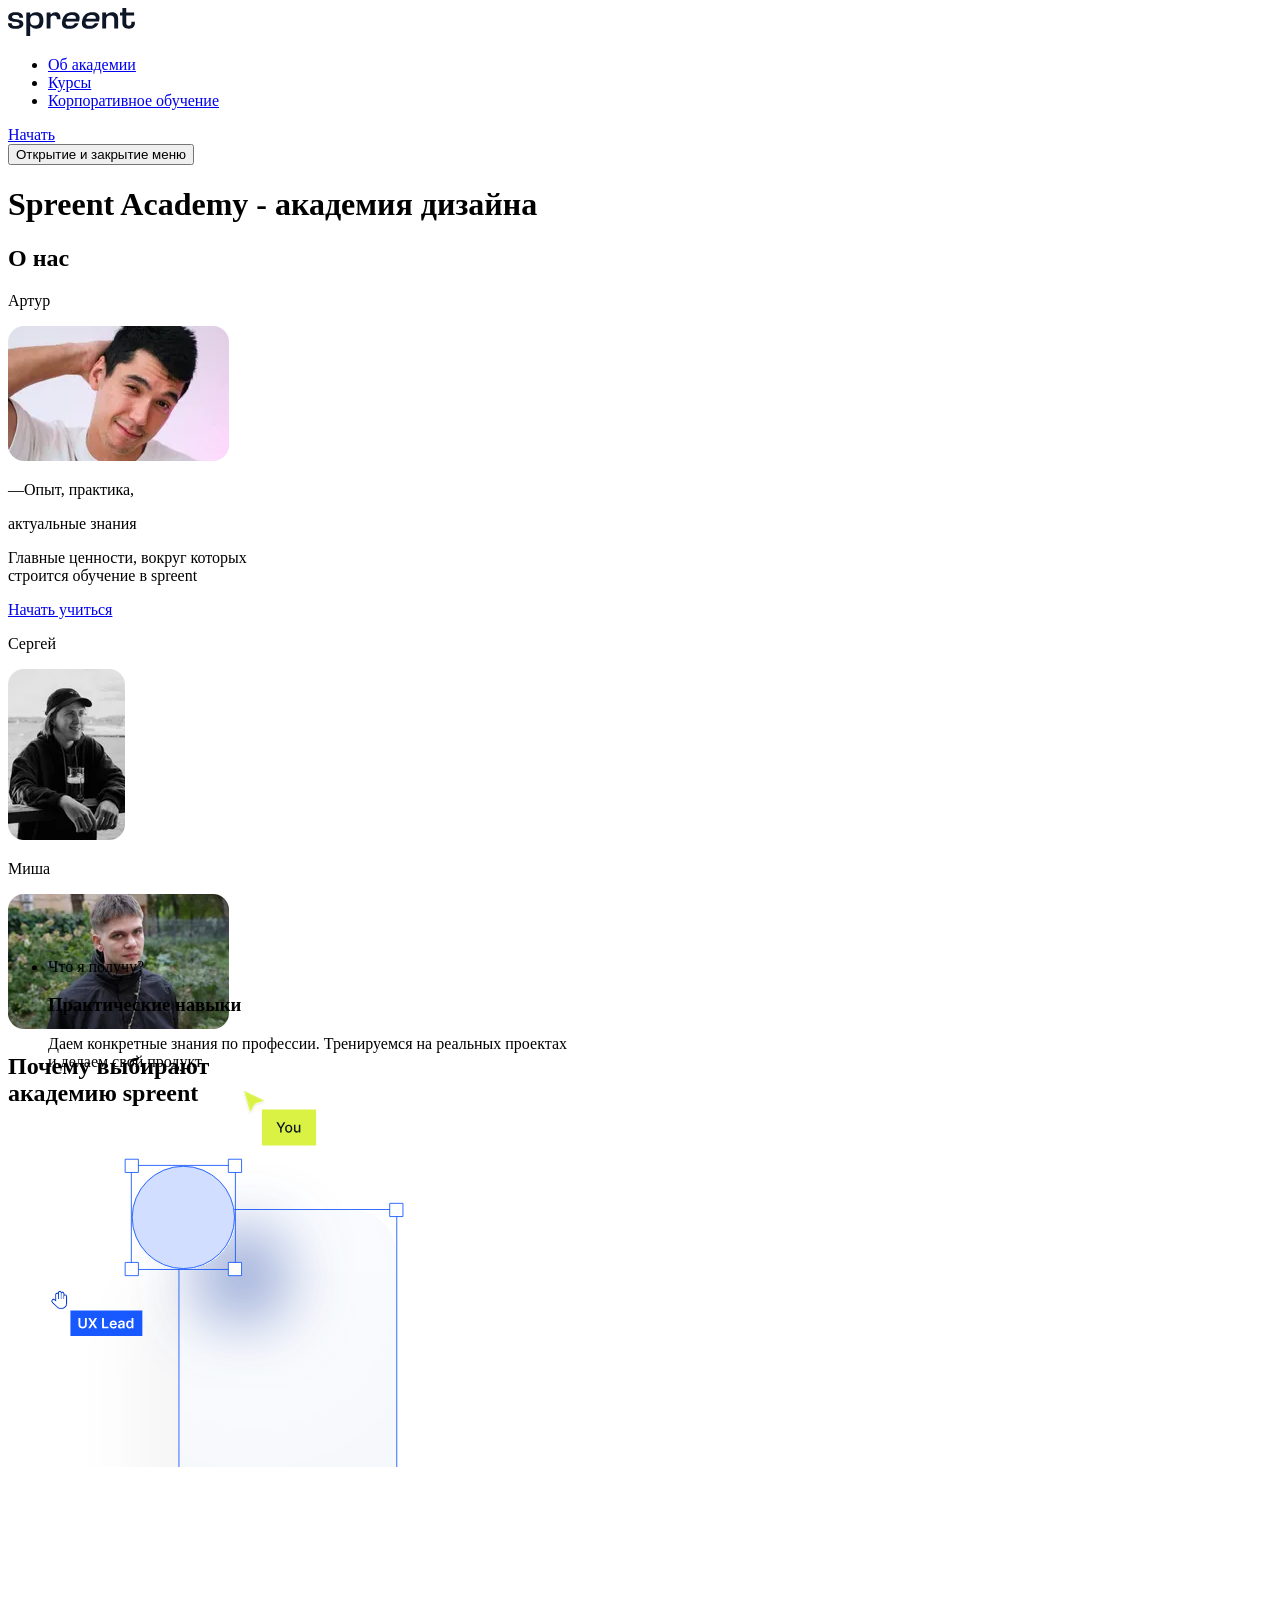
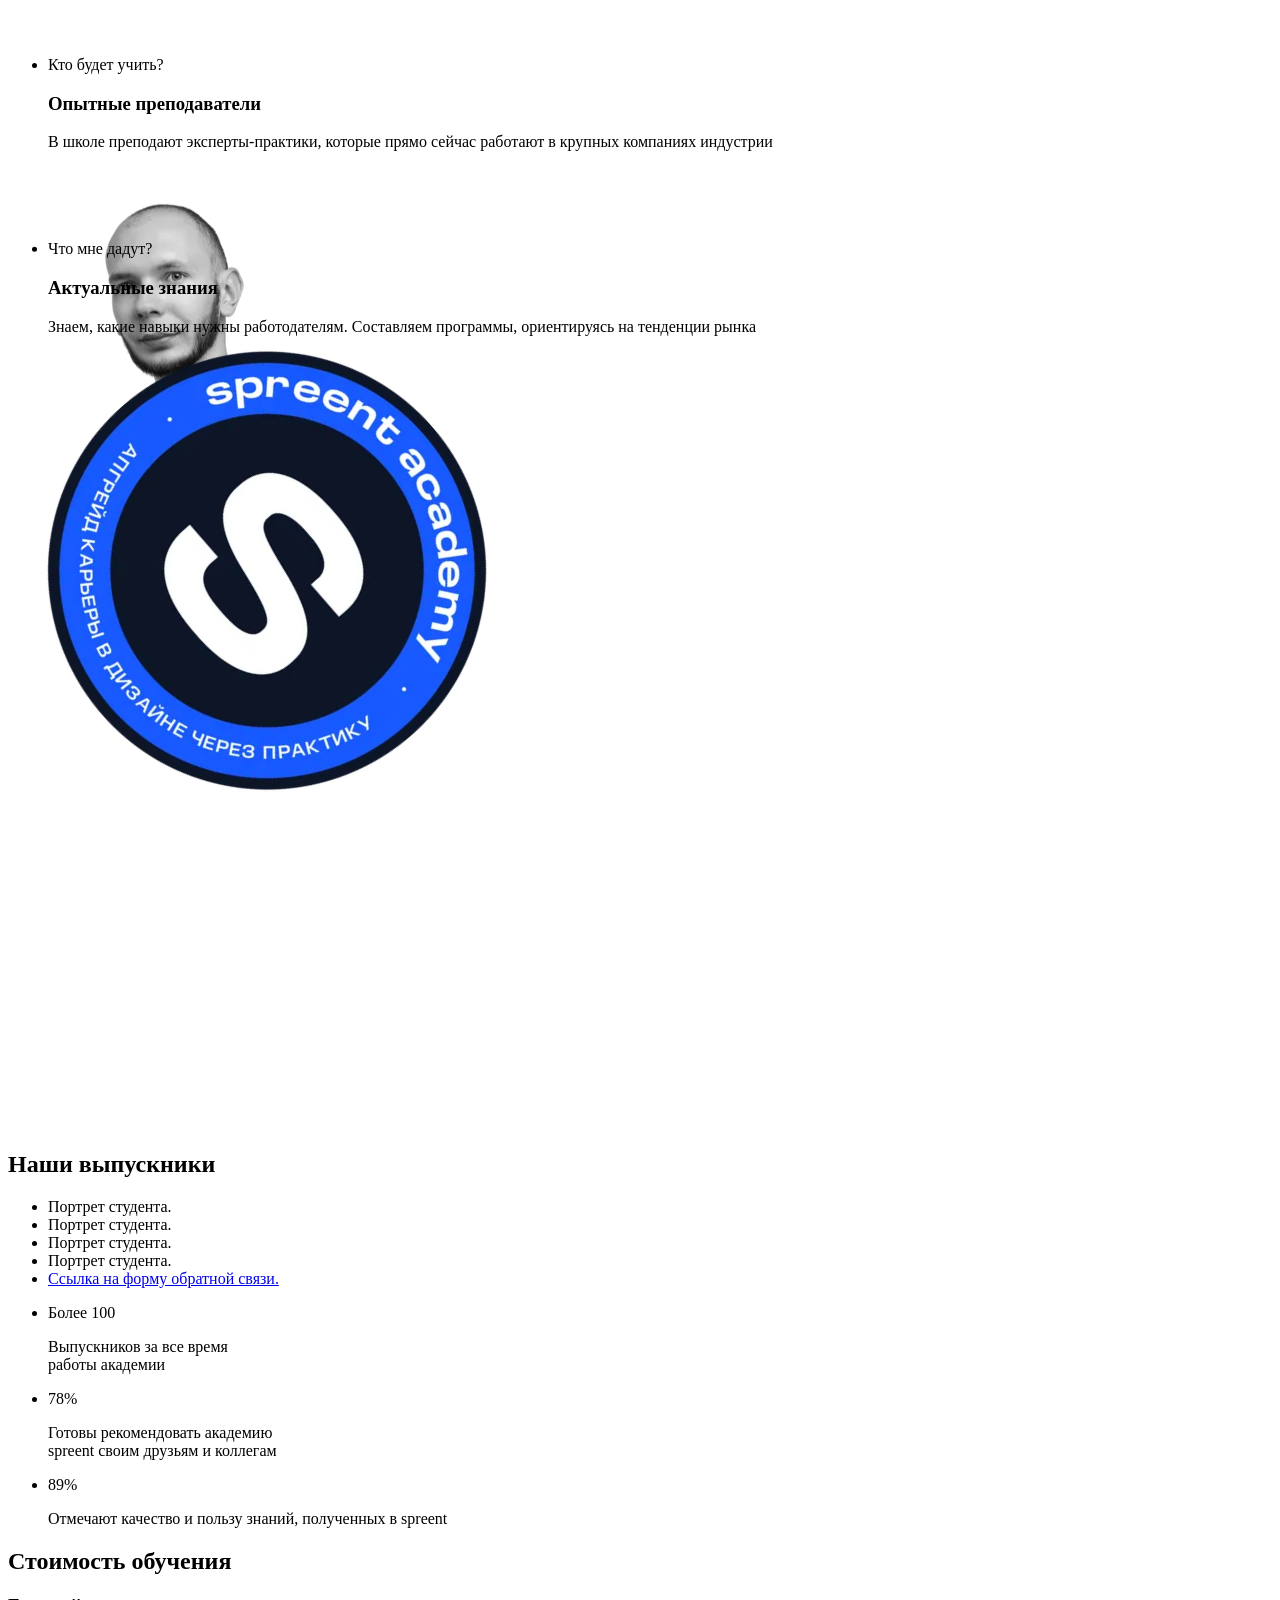
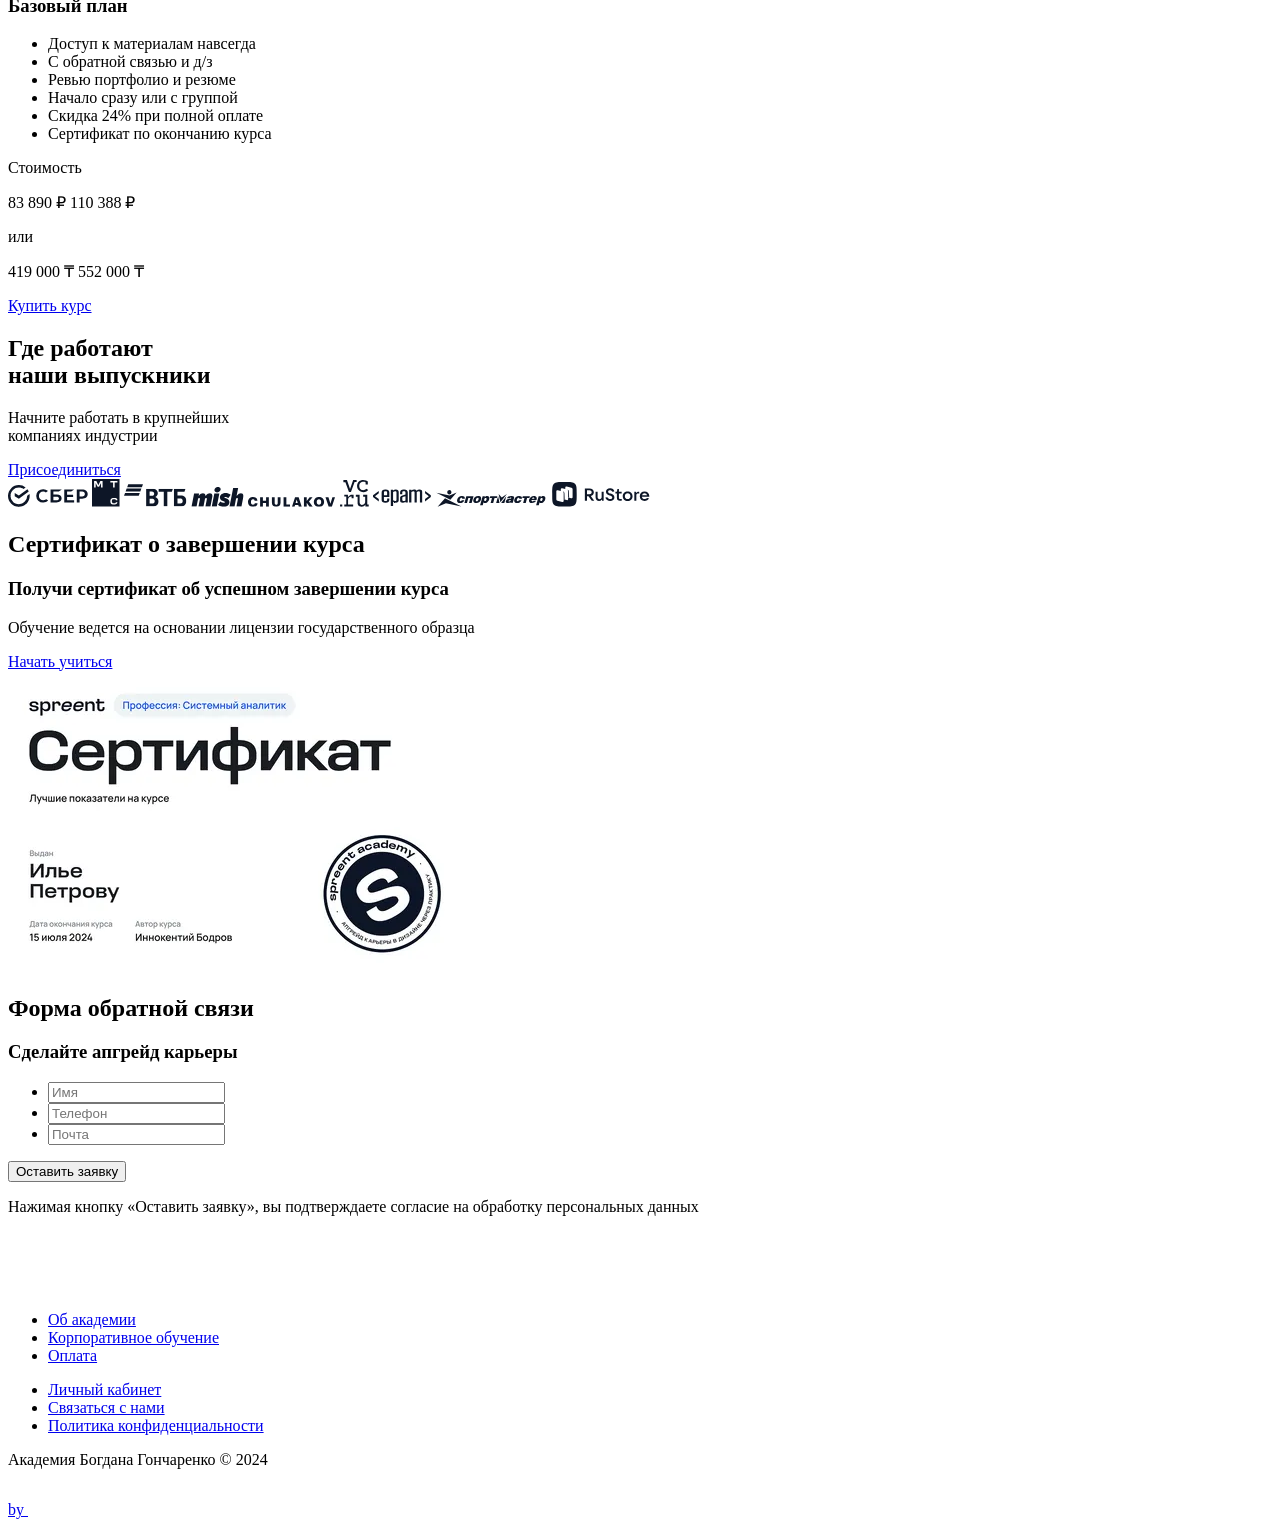
==== source/index.html @ d4f57bc0 "Initial commit: проект добавлен в репозиторий" ====
<!DOCTYPE html>
<html class="page" lang="ru">

<head>
  <meta charset="UTF-8">
  <title>Spreent Academy</title>
  <meta name="viewport" content="width=device-width,initial-scale=1">
  <link rel="preload" href="fonts/Inter-Medium.woff2" type="font/woff2" as="font" crossorigin="anonymous">
  <link rel="preload" href="fonts/Inter-SemiBold.woff2" type="font/woff2" as="font" crossorigin="anonymous">
  <link rel="preload" href="fonts/LoosNormal-Medium.woff2" type="font/woff2" as="font" crossorigin="anonymous">
  <link rel="preload" href="fonts/LoosWide-Medium.woff2" type="font/woff2" as="font" crossorigin="anonymous">
  <link rel="preload" href="fonts/Manrope-Medium.woff2" type="font/woff2" as="font" crossorigin="anonymous">
  <link rel="preload" href="fonts/Manrope-SemiBold.woff2" type="font/woff2" as="font" crossorigin="anonymous">
  <link rel="stylesheet" href="styles/styles.css">
  <link rel="icon" href="favicon.ico">
  <link rel="icon" href="favicons/favicon-32x32.png" type="image/png">
</head>

<body class="page__body">
  <header class="header">

    <nav class="header__navigation container">
      <a class="header__logo-link" href="index.html">
        <img class="header__logo" src="images/logo-spreent.svg" alt="Логотип Spreent Academy." width="127" height="28">
      </a>

      <ul class="header__menu main-menu main-menu--hidden">
        <li class="main-menu__item">
          <a class="main-menu__link main-menu__link--current" href="about.html">Об академии</a>
        </li>
        <li class="main-menu__item">
          <a class="main-menu__link" href="courses.html">Курсы</a>
        </li>
        <li class="main-menu__item">
          <a class="main-menu__link" href="corporations.html">Корпоративное обучение</a>
        </li>
      </ul>

      <a class="header__start" href="#form">Начать</a>
    </nav>

    <button class="header__mobile-menu-button" type="button">
      <span class="visually-hidden">Открытие и закрытие меню</span>
    </button>

  </header>

  <main class="main">
    <h1 class="visually-hidden">Spreent Academy - академия дизайна</h1>

    <section class="about container">
      <h2 class="visually-hidden">О нас</h2>

      <div class="about__picture-top">
        <div class="about__picture-mark about__picture-mark--one">
          <div class="about__picture-marker about__picture-marker--hand"></div>
          <p class="about__picture-name">Артур</p>
        </div>

        <picture>
          <source media="(min-width: 1440px)" srcset="images/about/about-artur@1x.webp, images/about/about-artur@2x.webp 2x" type="image/webp" width="329" height="200">
          <source media="(min-width: 1440px)" srcset="images/about/about-artur@1x.png, images/about/about-artur@2x.png 2x" type="image/png" width="329" height="200">
          <source srcset="images/about/about-artur-mobile@1x.webp, images/about/about-artur-mobile@2x.webp 2x" type="image/webp" width="221" height="135">
          <img class="about__picture-one" src="images/about/about-artur-mobile@1x.png" srcset="images/about/about-artur-mobile@2x.png 2x" alt="Фото дизайнера Артура." width="221" height="135">
        </picture>
      </div>

      <div class="about__text-wrapper">
        <p class="about__header about__header--one">—Опыт, практика,</p>
        <p class="about__header about__header--two">актуальные знания</p>

        <p class="about__description">Главные ценности, вокруг которых<br> строится обучение в spreent</p>

        <a class="about__link" href="#form">Начать учиться</a>
      </div>

      <div class="about__pictures-bottom">
        <div class="about__picture-bottom-two">
          <div class="about__picture-mark about__picture-mark--two">
            <div class="about__picture-marker about__picture-marker--cursor"></div>
            <p class="about__picture-name">Сергей</p>
          </div>

          <picture>
            <source media="(min-width: 1440px)" srcset="images/about/about-sergey@1x.webp, images/about/about-sergey@2x.webp 2x" type="image/webp" width="175" height="256">
            <source media="(min-width: 1440px)" srcset="images/about/about-sergey@1x.png, images/about/about-sergey@2x.png 2x" type="image/png" width="175" height="256">
            <source srcset="images/about/about-sergey-mobile@1x.webp, images/about/about-sergey-mobile@2x.webp 2x" type="image/webp" width="117" height="171">
            <img class="about__picture-two" src="images/about/about-sergey-mobile@1x.png" srcset="images/about/about-sergey-mobile@2x.png 2x" alt="Фото дизайнера Сергея." width="117" height="171">
          </picture>
        </div>

        <div class="about__picture-bottom-three">
          <div class="about__picture-mark about__picture-mark--three">
            <div class="about__picture-marker about__picture-marker--cursor"></div>
            <p class="about__picture-name">Миша</p>
          </div>

          <picture>
            <source media="(min-width: 1440px)" srcset="images/about/about-misha@1x.webp, images/about/about-misha@2x.webp 2x" type="image/webp" width="329" height="200">
            <source media="(min-width: 1440px)" srcset="images/about/about-misha@1x.png, images/about/about-misha@2x.png 2x" type="image/png" width="329" height="200">
            <source srcset="images/about/about-misha-mobile@1x.webp, images/about/about-misha-mobile@2x.webp 2x" type="image/webp" width="221" height="135">
            <img class="about__picture-three" src="images/about/about-misha-mobile@1x.png" srcset="images/about/about-misha-mobile@2x.png 2x" alt="Фото дизайнера Михаила." width="221" height="135">
          </picture>
        </div>
      </div>
    </section>

    <section class="advantages container">
      <h2 class="advantages__header">Почему выбирают <br>академию spreent</h2>

      <ul class="advantages__list">
        <li class="advantages__item advantages__item--skills">
          <div class="advantages__text-wrapper">
            <p class="advantages__question">Что я получу?</p>

            <h3 class="advantages__answer">Практические навыки</h3>

            <p class="advantages__text">Даем конкретные знания по профессии. Тренируемся на реальных проектах<br>и делаем свой продукт</p>
          </div>

          <div class="advantages__image-wrapper">
            <picture>
              <source media="(min-width: 1440px)" srcset="images/advantages/advantades-skills.svg" type="image/svg+xml" width="403" height="430">
              <img class="advantages__image" src="images/advantages/advantades-skills-mobile.svg" alt="Геометрические фигуры." width="356" height="380">
            </picture>
          </div>
        </li>

        <li class="advantages__item advantages__item--teachers">
          <div class="advantages__text-wrapper">
            <p class="advantages__question">Кто будет учить?</p>

            <h3 class="advantages__answer">Опытные преподаватели</h3>

            <p class="advantages__text">В школе преподают эксперты-практики, которые прямо сейчас работают в крупных компаниях индустрии</p>
          </div>

          <div class="advantages__image-wrapper">
            <picture>
              <source media="(min-width: 1440px)" srcset="images/advantages/advantage-teachers@1x.webp, images/advantages/advantage-teachers@2x.webp 2x" type="image/webp" width="441" height="489">
              <source media="(min-width: 1440px)" srcset="images/advantages/advantage-teachers@1x.png, images/advantages/advantage-teachers@2x.png 2x" type="image/png" width="441" height="489">
              <source srcset="images/advantages/advantage-teachers-mobile@1x.webp, images/advantages/advantage-teachers-mobile@2x.webp 2x" type="image/webp" width="285" height="390">
              <img class="advantages__image" src="images/advantages/advantage-teachers-mobile@1x.png" srcset="images/advantages/advantage-teachers-mobile@2x.png 2x" alt="Дизайнер Богдан Гончаренко." width="285" height="390">
            </picture>
          </div>
        </li>

        <li class="advantages__item advantages__item--knowledge">
          <div class="advantages__text-wrapper">
            <p class="advantages__question">Что мне дадут?</p>

            <h3 class="advantages__answer">Актуальные знания</h3>

            <p class="advantages__text">Знаем, какие навыки нужны работодателям. Составляем программы, ориентируясь на тенденции рынка</p>
          </div>

          <div class="advantages__image-wrapper">
            <picture>
              <source media="(min-width: 1440px)" srcset="images/advantages/spreent-academy@1x.webp, images/advantages/spreent-academy@2x.webp 2x" type="image/webp" width="562" height="562">
              <source media="(min-width: 1440px)" srcset="images/advantages/spreent-academy@1x.png, images/advantages/spreent-academy@2x.png 2x" type="image/png" width="562" height="562">
              <source srcset="images/advantages/spreent-academy-mobile@1x.webp, images/advantages/spreent-academy-mobile@2x.webp 2x" type="image/webp" width="438" height="438">
              <img class="advantages__image" src="images/advantages/spreent-academy-mobile@1x.png" srcset="images/advantages/spreent-academy-mobile@2x.png 2x" alt="Логотип Spreent Academy." width="438" height="438">
            </picture>
          </div>
        </li>
      </ul>
    </section>

    <section class="students container">
      <h2 class="visually-hidden">Наши выпускники</h2>

      <ul class="students__portraits-list">
        <li class="students__portraits-item">
          <span class="visually-hidden">Портрет студента.</span>
        </li>
        <li class="students__portraits-item">
          <span class="visually-hidden">Портрет студента.</span>
        </li>
        <li class="students__portraits-item">
          <span class="visually-hidden">Портрет студента.</span>
        </li>
        <li class="students__portraits-item">
          <span class="visually-hidden">Портрет студента.</span>
        </li>

        <li class="students__portraits-item">
          <a class="students__portraits-link" href="#form">
            <span class="visually-hidden">Ссылка на форму обратной связи.</span>
          </a>
        </li>
      </ul>

      <ul class="students__statistic-list">
        <li class="students__statistic-item students__statistic-item--number">
          <p class="students__statistic-fact students__statistic-fact--number">Более 100</p>
          <p class="students__statistic-text">Выпускников за все время<br>работы академии</p>
        </li>

        <li class="students__statistic-item students__statistic-item--recommendation">
          <p class="students__statistic-fact students__statistic-fact--percent">78%</p>
          <p class="students__statistic-text">Готовы рекомендовать академию<br>spreent своим друзьям и коллегам</p>
        </li>

        <li class="students__statistic-item students__statistic-item--benefit">
          <p class="students__statistic-fact students__statistic-fact--percent">89%</p>
          <p class="students__statistic-text">Отмечают качество и пользу знаний, полученных в spreent</p>
        </li>
      </ul>
    </section>

    <section class="price container">
      <div class="price__header-wrapper">
        <h2 class="price__header">Стоимость обучения</h2>
      </div>

      <div class="price__wrapper">
        <h3 class="price__name">Базовый план</h3>

        <ul class="price__content-list">
          <li class="price__content-item price__content-item--one">Доступ к материалам навсегда</li>
          <li class="price__content-item price__content-item--two">С обратной связью и д/з</li>
          <li class="price__content-item price__content-item--three">Ревью портфолио и резюме</li>
          <li class="price__content-item price__content-item--four">Начало сразу или с группой</li>
          <li class="price__content-item price__content-item--five">Скидка 24% при полной оплате</li>
          <li class="price__content-item price__content-item--six">Сертификат по окончанию курса</li>
        </ul>

        <div class="price__money-wrapper">
          <p class="price__cost">Стоимость</p>

          <p class="price__roubles">
            <span class="price__roubles-sale">83 890 ₽</span>
            <span class="price__roubles-full">110 388 ₽</span>
          </p>
          <p class="price__preposition">или</p>
          <p class="price__tenge">
            <span class="price__tenge-sale">419 000 ₸</span>
            <span class="price__tenge-full">552 000 ₸</span>
          </p>
        </div>

        <a class="price__link" href="#form">Купить курс</a>
      </div>
    </section>

    <section class="recruiters container">
      <div class="recruiters__text-wrapper">
        <h2 class="recruiters__header">Где работают <br>наши выпускники</h2>

        <p class="recruiters__text">Начните работать в крупнейших <br>компаниях индустрии</p>

        <a class="recruiters__link" href="#form">Присоединиться</a>
      </div>

      <span class="recruiters__block recruiters__block--sber">
        <picture>
          <source media="(min-width: 1440px)" srcset="images/recruiters/sber.svg" type="image/svg+xml" width="121" height="33">
          <img class="recruiters__logo" src="images/recruiters/sber.svg" alt="Логотип Сбербанка." width="80" height="22">
        </picture>
      </span>

      <span class="recruiters__block recruiters__block--mts">
        <picture>
          <source media="(min-width: 1440px)" srcset="images/recruiters/mts.svg" type="image/svg+xml" width="42" height="42">
          <img class="recruiters__logo" src="images/recruiters/mts.svg" alt="Логотип МТС." width="28" height="28">
        </picture>
      </span>

      <span class="recruiters__block recruiters__block--vtb">
        <picture>
          <source media="(min-width: 1440px)" srcset="images/recruiters/vtb.svg" type="image/svg+xml" width="94" height="34">
          <img class="recruiters__logo" src="images/recruiters/vtb.svg" alt="Логотип ВТБ." width="63" height="23">
        </picture>
      </span>

      <span class="recruiters__block recruiters__block--mish">
        <picture>
          <source media="(min-width: 1440px)" srcset="images/recruiters/mish.svg" type="image/svg+xml" width="85" height="32">
          <img class="recruiters__logo" src="images/recruiters/mish.svg" alt="Логотип Mish." width="53" height="20">
        </picture>
      </span>

      <span class="recruiters__block recruiters__block--chulakov">
        <picture>
          <source media="(min-width: 1440px)" srcset="images/recruiters/chulakov.svg" type="image/svg+xml" width="140" height="16">
          <img class="recruiters__logo" src="images/recruiters/chulakov.svg" alt="Логотип Chulakov." width="88" height="10">
        </picture>
      </span>

      <span class="recruiters__block recruiters__block--vcru">
        <picture>
          <source media="(min-width: 1440px)" srcset="images/recruiters/vcru.svg" type="image/svg+xml" width="48" height="43">
          <img class="recruiters__logo" src="images/recruiters/vcru.svg" alt="Логотип vc.ru." width="29" height="27">
        </picture>
      </span>

      <span class="recruiters__block recruiters__block--epam">
        <picture>
          <source media="(min-width: 1440px)" srcset="images/recruiters/epam.svg" type="image/svg+xml" width="93" height="30">
          <img class="recruiters__logo" src="images/recruiters/epam.svg" alt="Логотип epam." width="58" height="18">
        </picture>
      </span>

      <span class="recruiters__block recruiters__block--sportmaster">
        <picture>
          <source media="(min-width: 1440px)" srcset="images/recruiters/sportmaster.svg" type="image/svg+xml" width="180" height="27">
          <img class="recruiters__logo" src="images/recruiters/sportmaster.svg" alt="Логотип Спортмастер." width="112" height="17">
        </picture>
      </span>

      <span class="recruiters__block recruiters__block--rustore">
        <picture>
          <source media="(min-width: 1440px)" srcset="images/recruiters/rustore.svg" type="image/svg+xml" width="159" height="40">
          <img class="recruiters__logo" src="images/recruiters/rustore.svg" alt="Логотип RuStore." width="100" height="25">
        </picture>
      </span>
    </section>
  </main>

  <footer class="footer">
    <section class="footer__sertificate sertificate">
      <h2 class="visually-hidden">Сертификат о завершении курса</h2>

      <div class="sertificate__container container">
        <div class="sertificate__wrapper">
          <div class="sertificate__description">
            <div class="sertificate__header-wrapper">
              <h3 class="sertificate__header">Получи сертификат об успешном завершении курса</h3>
            </div>

            <p class="sertificate__text">Обучение ведется на основании лицензии государственного образца</p>

            <div class="sertificate__link-wrapper">
              <a class="sertificate__link" href="#form">Начать учиться</a>
            </div>
          </div>

          <picture>
            <source media="(min-width: 1440px)" srcset="images/sertificate@1x.webp, images/sertificate@2x.webp 2x" type="image/webp" width="660" height="440">
            <source srcset="images/sertificate-mobile@1x.webp, images/sertificate-mobile@2x.webp 2x" type="image/webp" width="448" height="300">
            <source media="(min-width: 1440px)" srcset="images/sertificate@1x.png, images/sertificate@2x.png 2x" type="image/png" width="660" height="440">
            <img class="sertificate__image" src="images/sertificate-mobile@1x.png" srcset="images/sertificate-mobile@2x.png 2x" alt="Изображение сертификата о завершении курса." width="448" height="300">
          </picture>
        </div>
      </div>
    </section>

    <section class="footer__form form" id="form">
      <h2 class="visually-hidden">Форма обратной связи</h2>

      <div class="form__container container">
        <h3 class="form__header">Сделайте апгрейд карьеры</h3>

        <form class="form__body" action="https://echo.htmlacademy.ru" method="POST">

          <ul class="form__list">
            <li class="form__item">
              <label class="form__label form__label--name" for="name">
                <input class="form__input" type="text" autocomplete="name" id="name" name="name" placeholder="Имя" required data-pristine-required-message="Обязательное поле">
              </label>
            </li>
            <li class="form__item">
              <label class="form__label form__label--tel" for="phone">
                <input class="form__input form__input--tel" type="tel" autocomplete="tel" id="phone" name="phone" placeholder="Телефон" required data-pristine-required-message="Обязательное поле">
              </label>
            </li>
            <li class="form__item">
              <label class="form__label form__label--email" for="email">
                <input class="form__input form__input--email" type="text" autocomplete="email" id="email" name="email" placeholder="Почта" required data-pristine-required-message="Формат email: имя@сервер.домен">
              </label>
            </li>
          </ul>

          <button class="form__submit" type="submit">Оставить заявку</button>

        </form>

        <p class="form__disclaimer">Нажимая кнопку «Оставить заявку», вы подтверждаете согласие на обработку персональных данных</p>
      </div>

    </section>

    <div class="footer__bottom">
      <div class="footer__bottom-container container">

        <a class="footer__logo-link" href="index.html">
          <img class="footer__logo" src="images/logo-spreent-white.svg" alt="Логотип Spreent Academy." width="267" height="59">
        </a>

        <ul class="footer__menu-list footer__site-menu">
          <li class="footer__menu-item">
            <a class="footer__menu-link" href="about.html">Об академии</a>
          </li>
          <li class="footer__menu-item">
            <a class="footer__menu-link" href="corporations.html">Корпоративное обучение</a>
          </li>
          <li class="footer__menu-item">
            <a class="footer__menu-link" href="payment.html">Оплата</a>
          </li>
        </ul>

        <ul class="footer__menu-list footer__user-menu">
          <li class="footer__menu-item">
            <a class="footer__menu-link" href="account.html">Личный кабинет</a>
          </li>
          <li class="footer__menu-item">
            <a class="footer__menu-link" href="feedback.html">Связаться с нами</a>
          </li>
          <li class="footer__menu-item">
            <a class="footer__menu-link" href="privacy.html">Политика конфиденциальности</a>
          </li>
        </ul>

        <p class="footer__signature">Академия Богдана Гончаренко © 2024</p>

        <a class="footer__signature-link signature-link" href="https://mish.design">
          <span class="signature-link__preposition">by</span>
          <img class="signature-link__logo" src="images/mish-logo.svg" alt="Логотип Mish Product Lab." width="85" height="30">
        </a>
      </div>

    </div>

  </footer>

  <dialog class="modal">
    <div class="modal__content">
      <p class="modal__text">Ваша заявка принята, скоро свяжемся с Вами!</p>
      <button class="modal__button" type="button">Ок</button>
    </div>
  </dialog>

  <script src="scripts/index.js" type="module"></script>
  <script src="vendor/pristine/pristine.min.js"></script>
</body>

</html>
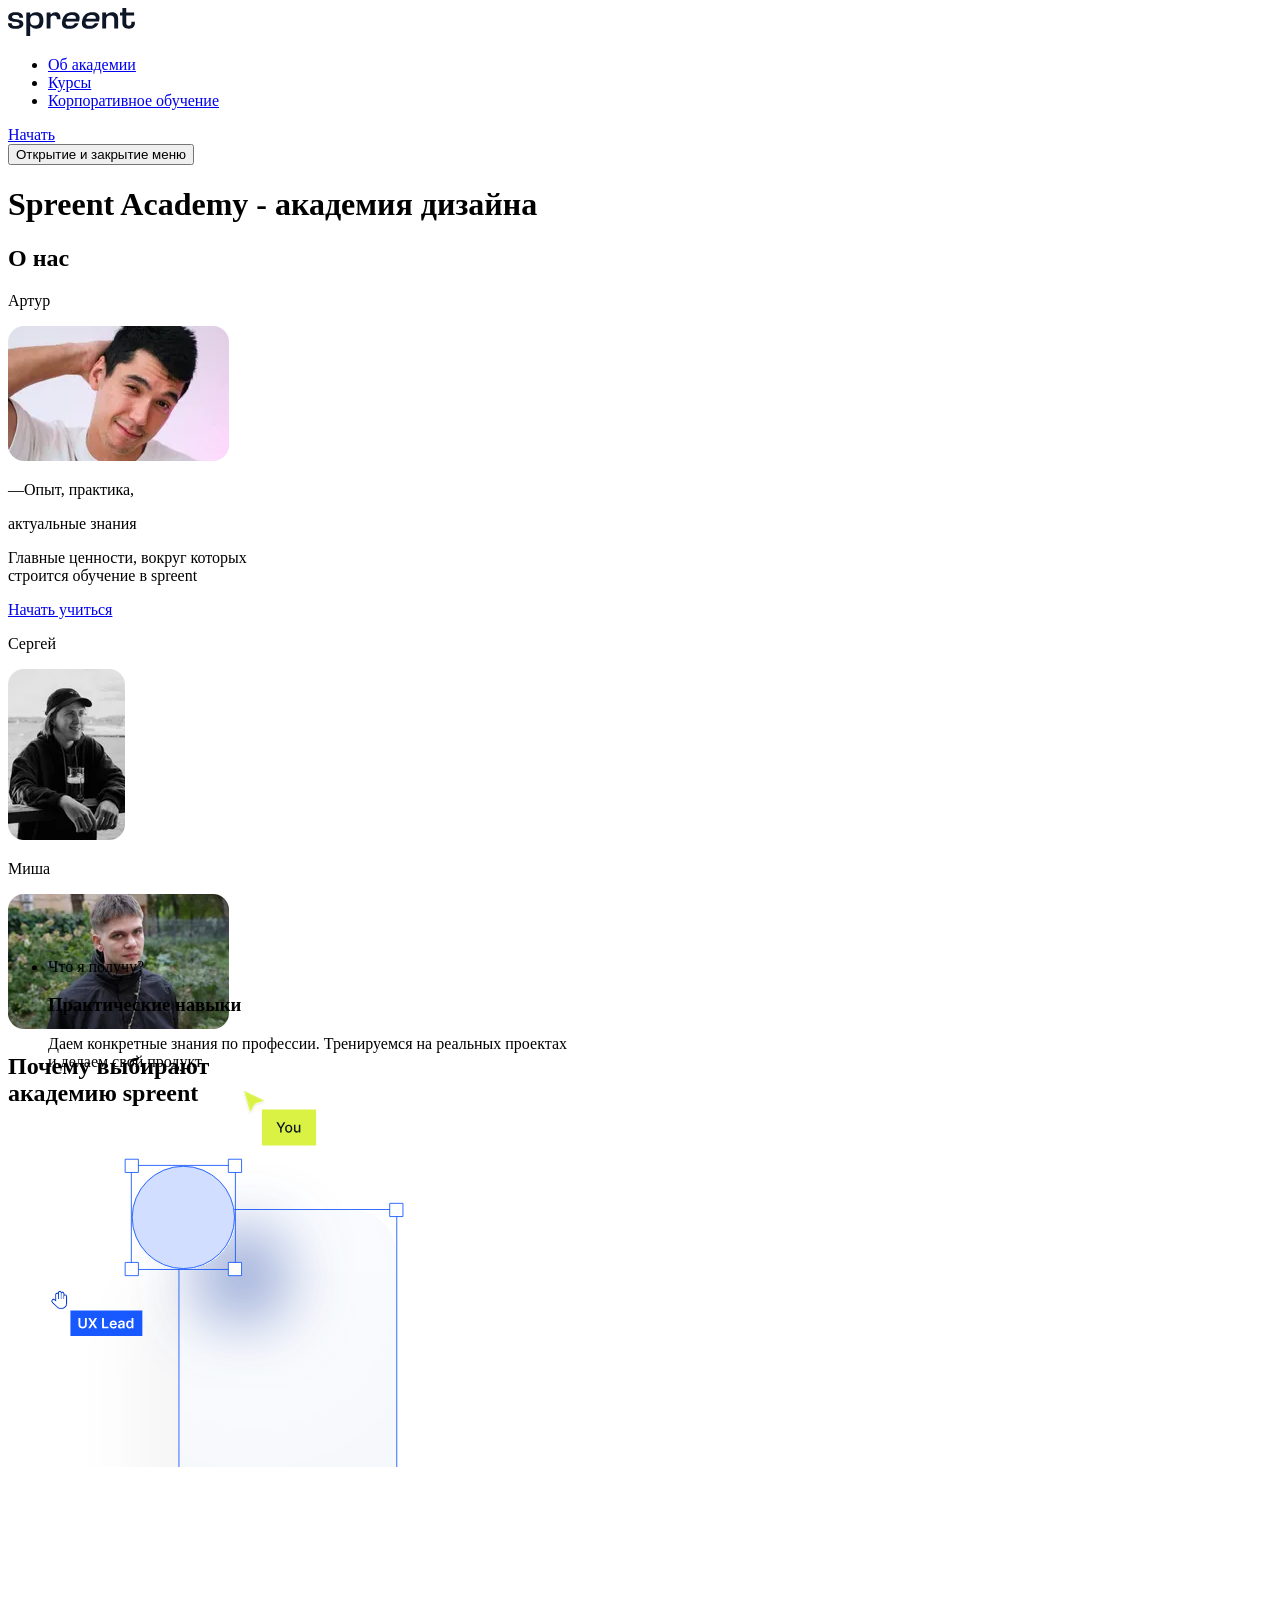
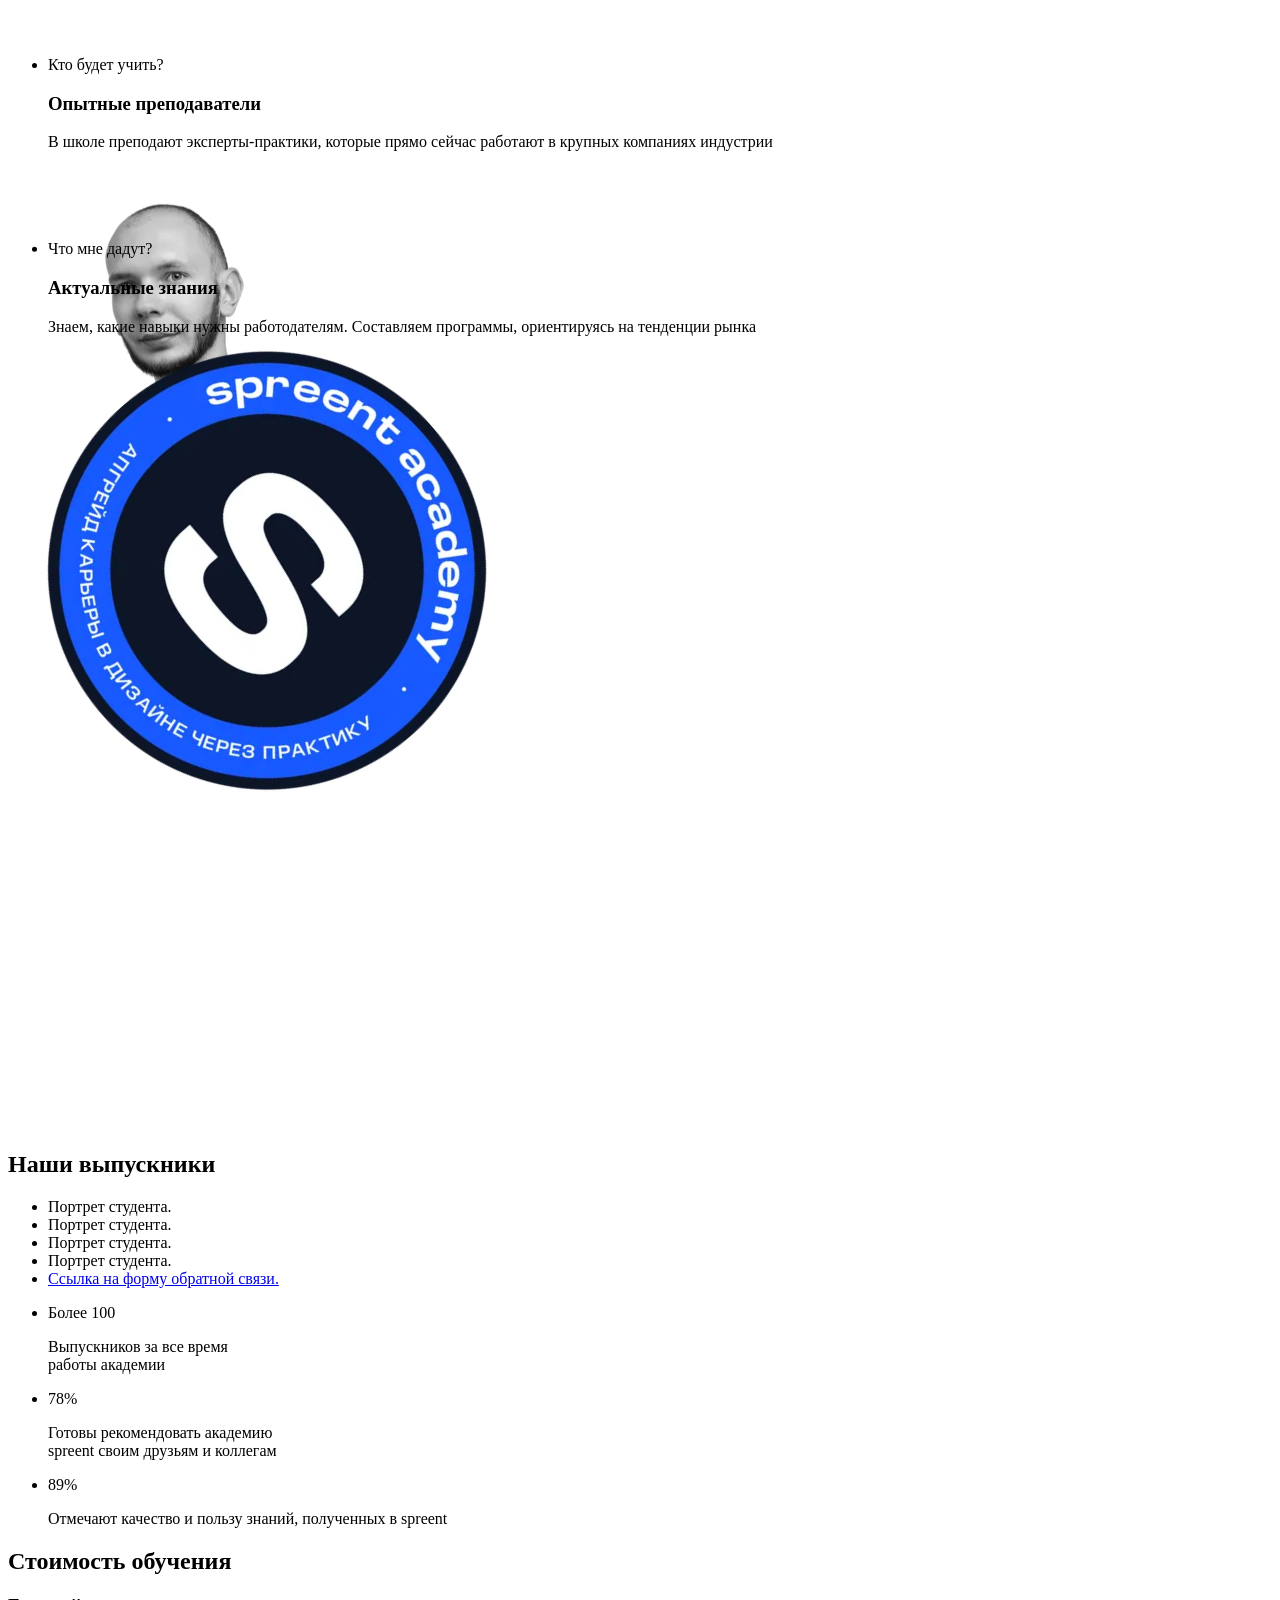
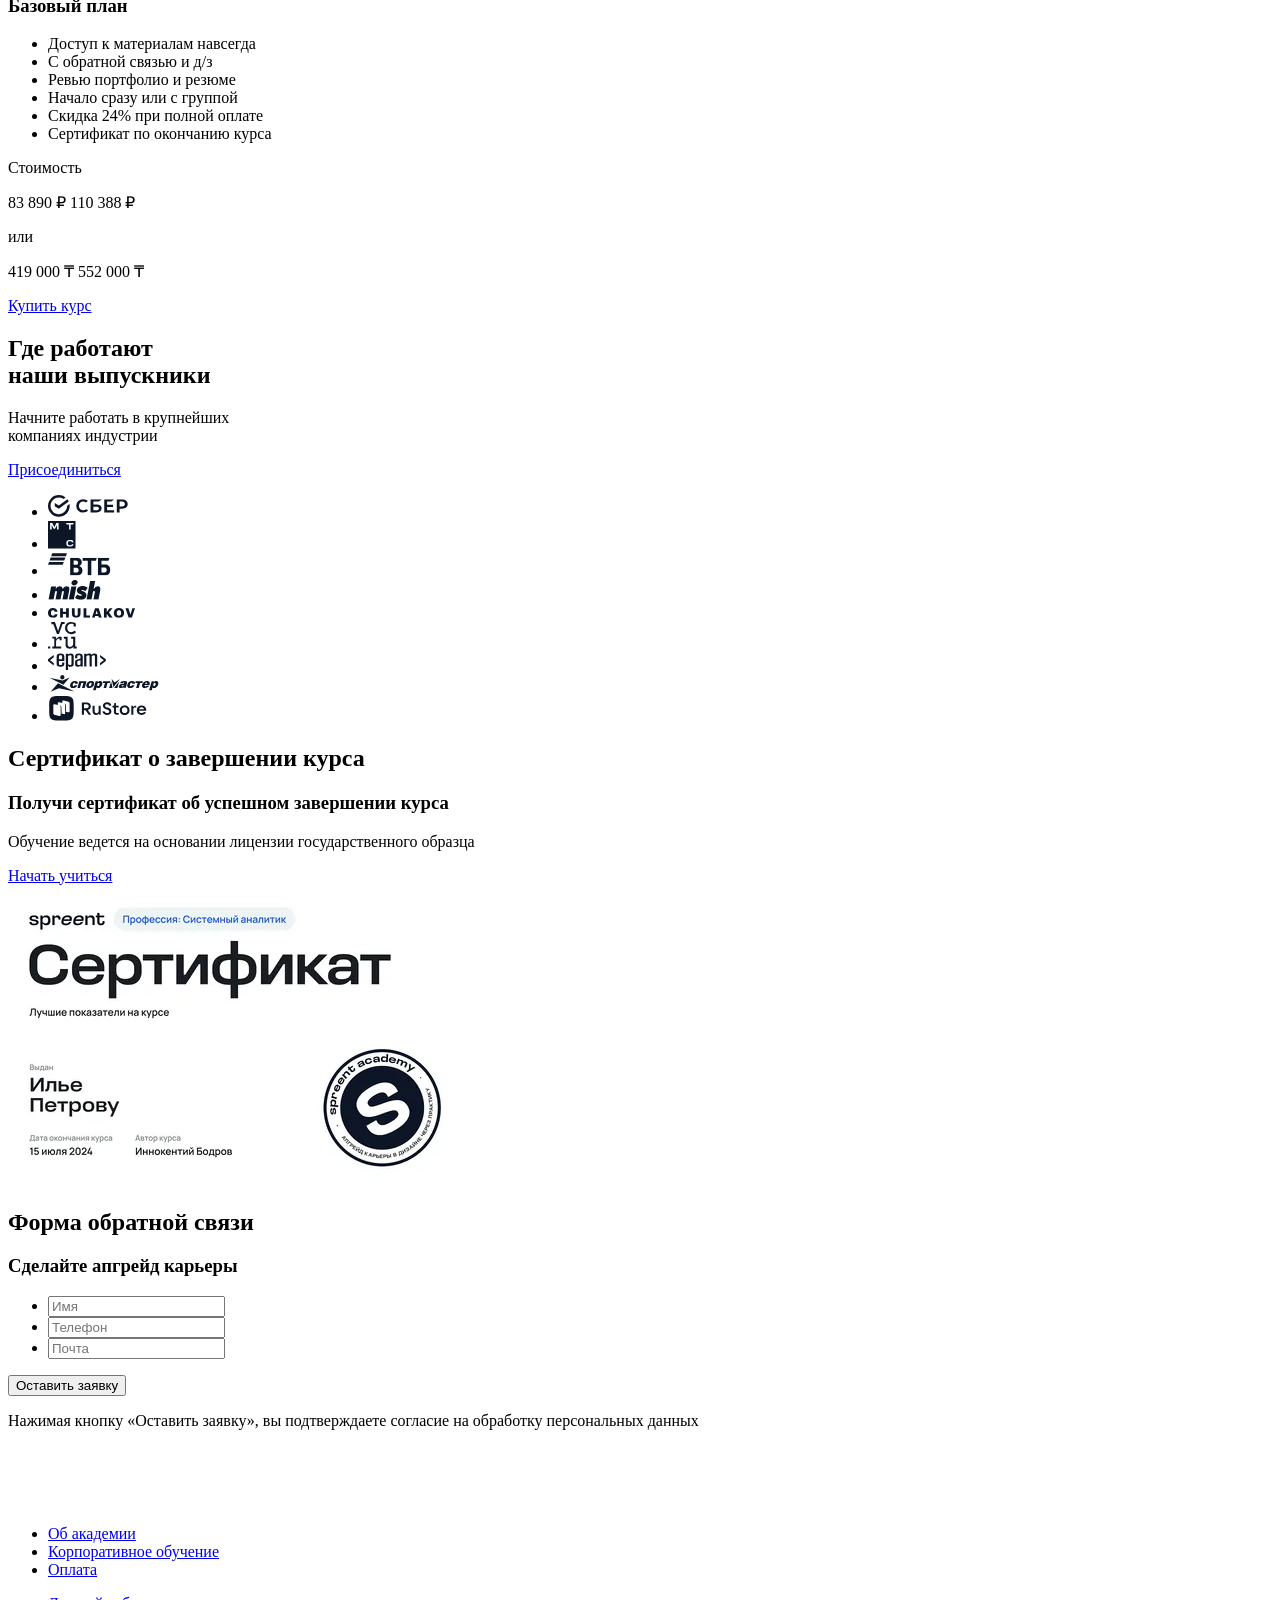
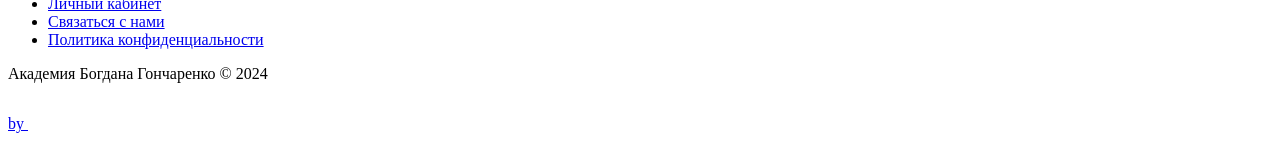
==== commit 7f3ae53b: "Дорабатывает вариант со списком в блоке работодателей" ====
--- a/source/index.html
+++ b/source/index.html
@@ -252,7 +252,64 @@
         <a class="recruiters__link" href="#form">Присоединиться</a>
       </div>
 
-      <span class="recruiters__block recruiters__block--sber">
+      <ul class="recruiters__list">
+        <li class="recruiters__block recruiters__block--sber">
+          <picture>
+            <source media="(min-width: 1440px)" srcset="images/recruiters/sber.svg" type="image/svg+xml" width="121" height="33">
+            <img class="recruiters__logo" src="images/recruiters/sber.svg" alt="Логотип Сбербанка." width="80" height="22">
+          </picture>
+        </li>
+        <li class="recruiters__block recruiters__block--mts">
+          <picture>
+            <source media="(min-width: 1440px)" srcset="images/recruiters/mts.svg" type="image/svg+xml" width="42" height="42">
+            <img class="recruiters__logo" src="images/recruiters/mts.svg" alt="Логотип МТС." width="28" height="28">
+          </picture>
+        </li>
+        <li class="recruiters__block recruiters__block--vtb">
+          <picture>
+            <source media="(min-width: 1440px)" srcset="images/recruiters/vtb.svg" type="image/svg+xml" width="94" height="34">
+            <img class="recruiters__logo" src="images/recruiters/vtb.svg" alt="Логотип ВТБ." width="63" height="23">
+          </picture>
+        </li>
+        <li class="recruiters__block recruiters__block--mish">
+          <picture>
+            <source media="(min-width: 1440px)" srcset="images/recruiters/mish.svg" type="image/svg+xml" width="85" height="32">
+            <img class="recruiters__logo" src="images/recruiters/mish.svg" alt="Логотип Mish." width="53" height="20">
+          </picture>
+        </li>
+        <li class="recruiters__block recruiters__block--chulakov">
+          <picture>
+            <source media="(min-width: 1440px)" srcset="images/recruiters/chulakov.svg" type="image/svg+xml" width="140" height="16">
+            <img class="recruiters__logo" src="images/recruiters/chulakov.svg" alt="Логотип Chulakov." width="88" height="10">
+          </picture>
+        </li>
+        <li class="recruiters__block recruiters__block--vcru">
+          <picture>
+            <source media="(min-width: 1440px)" srcset="images/recruiters/vcru.svg" type="image/svg+xml" width="48" height="43">
+            <img class="recruiters__logo" src="images/recruiters/vcru.svg" alt="Логотип vc.ru." width="29" height="27">
+          </picture>
+        </li>
+        <li class="recruiters__block recruiters__block--epam">
+          <picture>
+            <source media="(min-width: 1440px)" srcset="images/recruiters/epam.svg" type="image/svg+xml" width="93" height="30">
+            <img class="recruiters__logo" src="images/recruiters/epam.svg" alt="Логотип epam." width="58" height="18">
+          </picture>
+        </li>
+        <li class="recruiters__block recruiters__block--sportmaster">
+          <picture>
+            <source media="(min-width: 1440px)" srcset="images/recruiters/sportmaster.svg" type="image/svg+xml" width="180" height="27">
+            <img class="recruiters__logo" src="images/recruiters/sportmaster.svg" alt="Логотип Спортмастер." width="112" height="17">
+          </picture>
+        </li>
+        <li class="recruiters__block recruiters__block--rustore">
+          <picture>
+            <source media="(min-width: 1440px)" srcset="images/recruiters/rustore.svg" type="image/svg+xml" width="159" height="40">
+            <img class="recruiters__logo" src="images/recruiters/rustore.svg" alt="Логотип RuStore." width="100" height="25">
+          </picture>
+        </li>
+      </ul>
+
+      <!-- <span class="recruiters__block recruiters__block--sber">
         <picture>
           <source media="(min-width: 1440px)" srcset="images/recruiters/sber.svg" type="image/svg+xml" width="121" height="33">
           <img class="recruiters__logo" src="images/recruiters/sber.svg" alt="Логотип Сбербанка." width="80" height="22">
@@ -313,7 +370,7 @@
           <source media="(min-width: 1440px)" srcset="images/recruiters/rustore.svg" type="image/svg+xml" width="159" height="40">
           <img class="recruiters__logo" src="images/recruiters/rustore.svg" alt="Логотип RuStore." width="100" height="25">
         </picture>
-      </span>
+      </span> -->
     </section>
   </main>
 
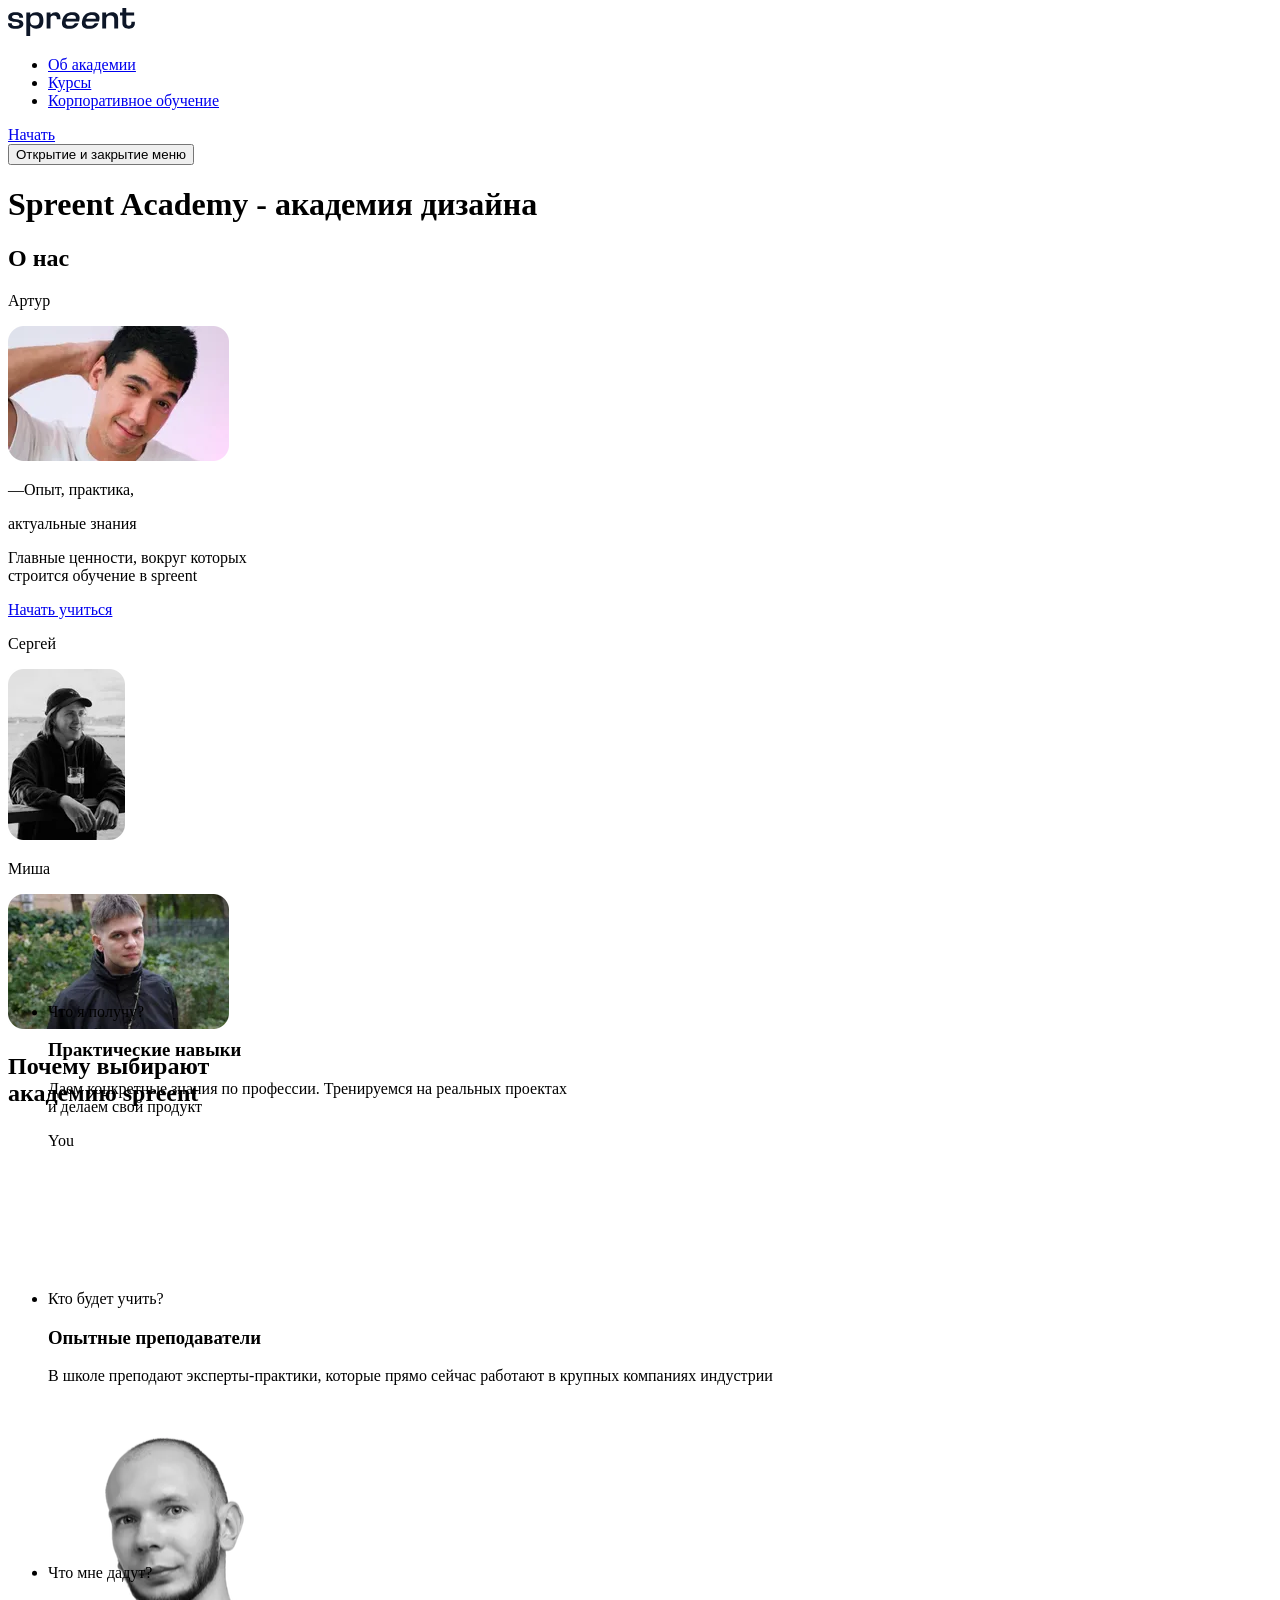
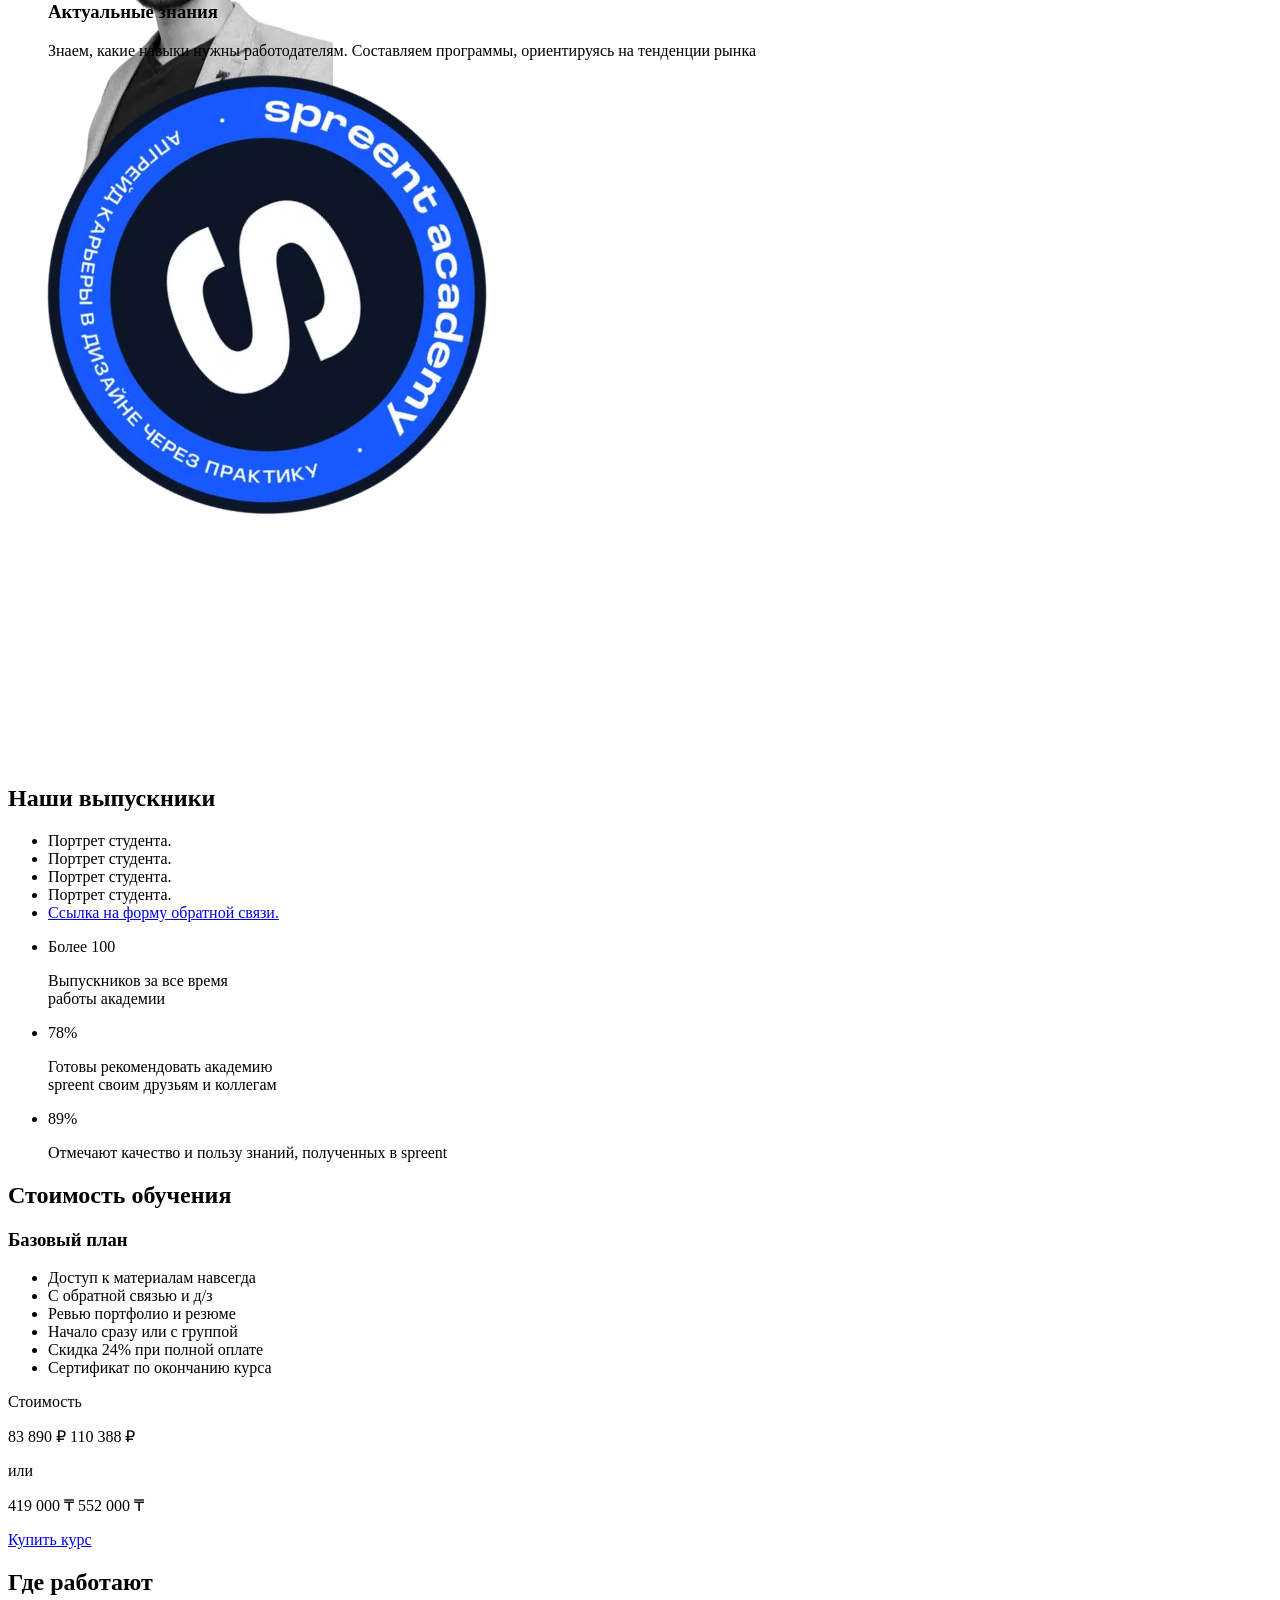
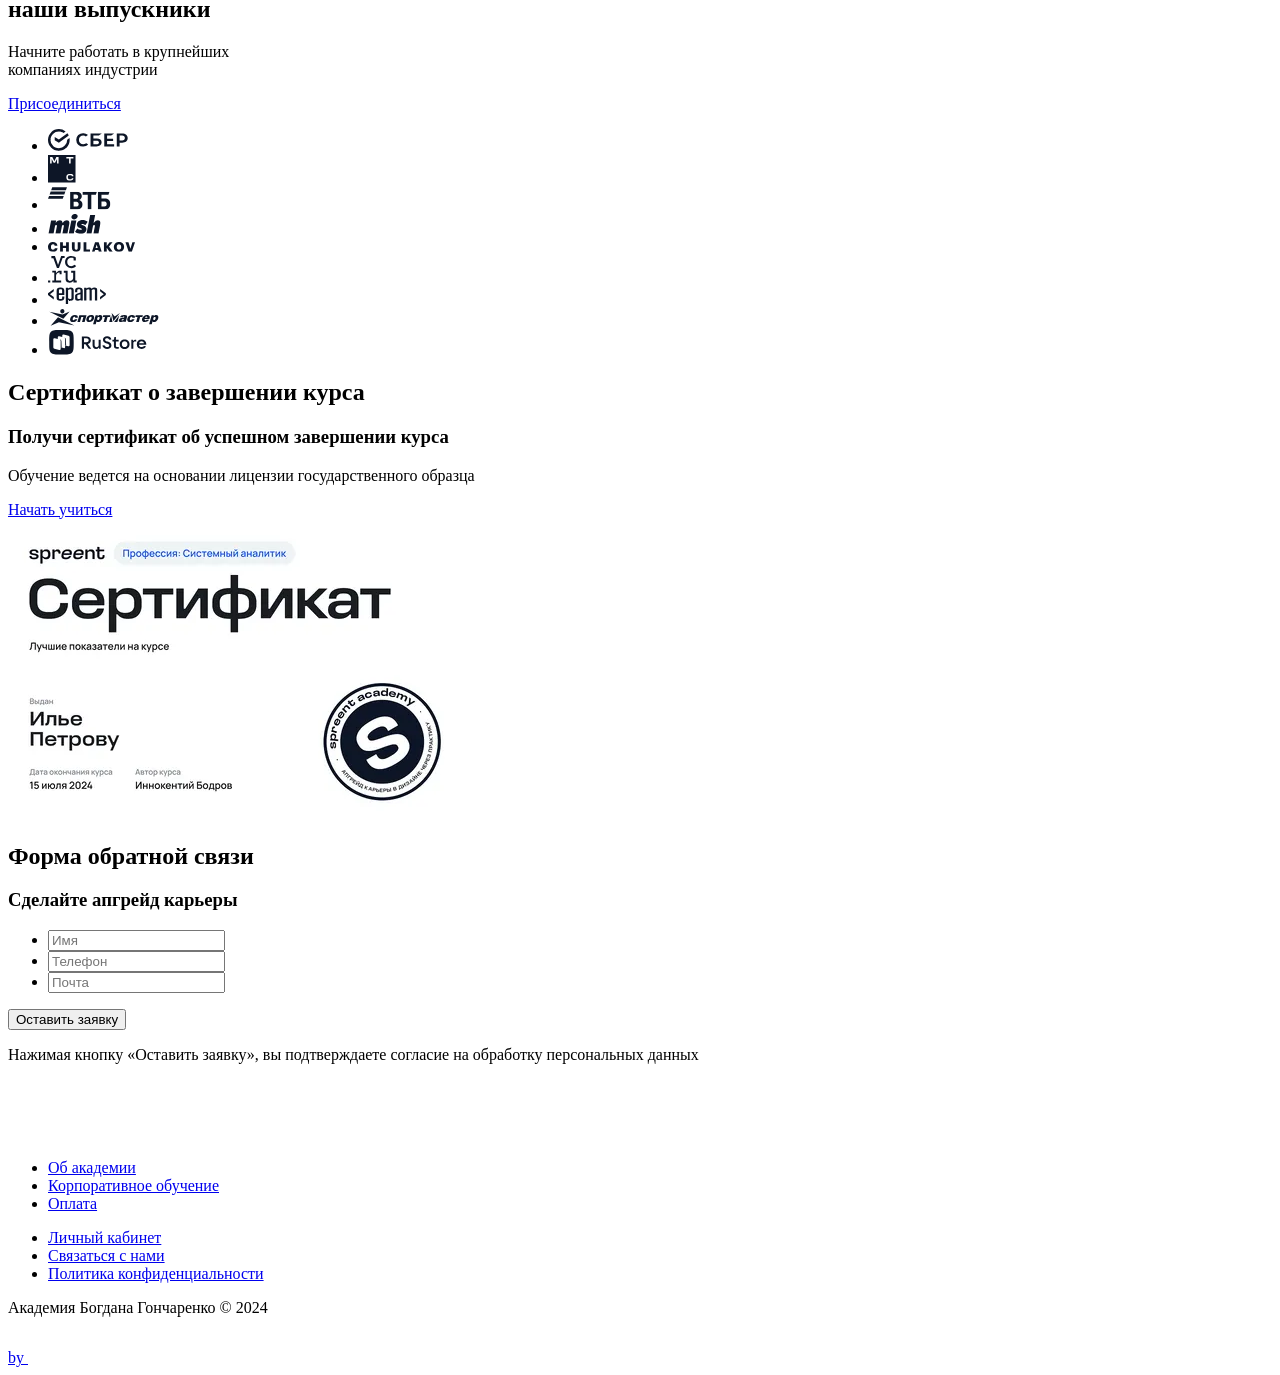
==== commit 3caa4f1e: "Перерабатывает картинку в синей карточке на верстку" ====
--- a/source/index.html
+++ b/source/index.html
@@ -53,7 +53,6 @@
 
       <div class="about__picture-top">
         <div class="about__picture-mark about__picture-mark--one">
-          <div class="about__picture-marker about__picture-marker--hand"></div>
           <p class="about__picture-name">Артур</p>
         </div>
 
@@ -77,7 +76,6 @@
       <div class="about__pictures-bottom">
         <div class="about__picture-bottom-two">
           <div class="about__picture-mark about__picture-mark--two">
-            <div class="about__picture-marker about__picture-marker--cursor"></div>
             <p class="about__picture-name">Сергей</p>
           </div>
 
@@ -91,7 +89,6 @@
 
         <div class="about__picture-bottom-three">
           <div class="about__picture-mark about__picture-mark--three">
-            <div class="about__picture-marker about__picture-marker--cursor"></div>
             <p class="about__picture-name">Миша</p>
           </div>
 
@@ -119,10 +116,28 @@
           </div>
 
           <div class="advantages__image-wrapper">
-            <picture>
+            <!-- <picture>
               <source media="(min-width: 1440px)" srcset="images/advantages/advantades-skills.svg" type="image/svg+xml" width="403" height="430">
               <img class="advantages__image" src="images/advantages/advantades-skills-mobile.svg" alt="Геометрические фигуры." width="356" height="380">
-            </picture>
+            </picture> -->
+            <div class="advantages__abstract abstract">
+
+              <div class="abstract__left">
+                <div class="abstract__square">
+                  <div class="abstract__circle"></div>
+                </div>
+              </div>
+
+              <div class="abstract__right">
+                <span class="abstract__you">
+                  <p class="abstract__you-text">You</p>
+                </span>
+                <div class="abstract__rectangle">
+                  <div class="abstract__rectangle-inner">
+                  </div>
+                </div>
+              </div>
+            </div>
           </div>
         </li>
 
@@ -308,69 +323,6 @@
           </picture>
         </li>
       </ul>
-
-      <!-- <span class="recruiters__block recruiters__block--sber">
-        <picture>
-          <source media="(min-width: 1440px)" srcset="images/recruiters/sber.svg" type="image/svg+xml" width="121" height="33">
-          <img class="recruiters__logo" src="images/recruiters/sber.svg" alt="Логотип Сбербанка." width="80" height="22">
-        </picture>
-      </span>
-
-      <span class="recruiters__block recruiters__block--mts">
-        <picture>
-          <source media="(min-width: 1440px)" srcset="images/recruiters/mts.svg" type="image/svg+xml" width="42" height="42">
-          <img class="recruiters__logo" src="images/recruiters/mts.svg" alt="Логотип МТС." width="28" height="28">
-        </picture>
-      </span>
-
-      <span class="recruiters__block recruiters__block--vtb">
-        <picture>
-          <source media="(min-width: 1440px)" srcset="images/recruiters/vtb.svg" type="image/svg+xml" width="94" height="34">
-          <img class="recruiters__logo" src="images/recruiters/vtb.svg" alt="Логотип ВТБ." width="63" height="23">
-        </picture>
-      </span>
-
-      <span class="recruiters__block recruiters__block--mish">
-        <picture>
-          <source media="(min-width: 1440px)" srcset="images/recruiters/mish.svg" type="image/svg+xml" width="85" height="32">
-          <img class="recruiters__logo" src="images/recruiters/mish.svg" alt="Логотип Mish." width="53" height="20">
-        </picture>
-      </span>
-
-      <span class="recruiters__block recruiters__block--chulakov">
-        <picture>
-          <source media="(min-width: 1440px)" srcset="images/recruiters/chulakov.svg" type="image/svg+xml" width="140" height="16">
-          <img class="recruiters__logo" src="images/recruiters/chulakov.svg" alt="Логотип Chulakov." width="88" height="10">
-        </picture>
-      </span>
-
-      <span class="recruiters__block recruiters__block--vcru">
-        <picture>
-          <source media="(min-width: 1440px)" srcset="images/recruiters/vcru.svg" type="image/svg+xml" width="48" height="43">
-          <img class="recruiters__logo" src="images/recruiters/vcru.svg" alt="Логотип vc.ru." width="29" height="27">
-        </picture>
-      </span>
-
-      <span class="recruiters__block recruiters__block--epam">
-        <picture>
-          <source media="(min-width: 1440px)" srcset="images/recruiters/epam.svg" type="image/svg+xml" width="93" height="30">
-          <img class="recruiters__logo" src="images/recruiters/epam.svg" alt="Логотип epam." width="58" height="18">
-        </picture>
-      </span>
-
-      <span class="recruiters__block recruiters__block--sportmaster">
-        <picture>
-          <source media="(min-width: 1440px)" srcset="images/recruiters/sportmaster.svg" type="image/svg+xml" width="180" height="27">
-          <img class="recruiters__logo" src="images/recruiters/sportmaster.svg" alt="Логотип Спортмастер." width="112" height="17">
-        </picture>
-      </span>
-
-      <span class="recruiters__block recruiters__block--rustore">
-        <picture>
-          <source media="(min-width: 1440px)" srcset="images/recruiters/rustore.svg" type="image/svg+xml" width="159" height="40">
-          <img class="recruiters__logo" src="images/recruiters/rustore.svg" alt="Логотип RuStore." width="100" height="25">
-        </picture>
-      </span> -->
     </section>
   </main>
 
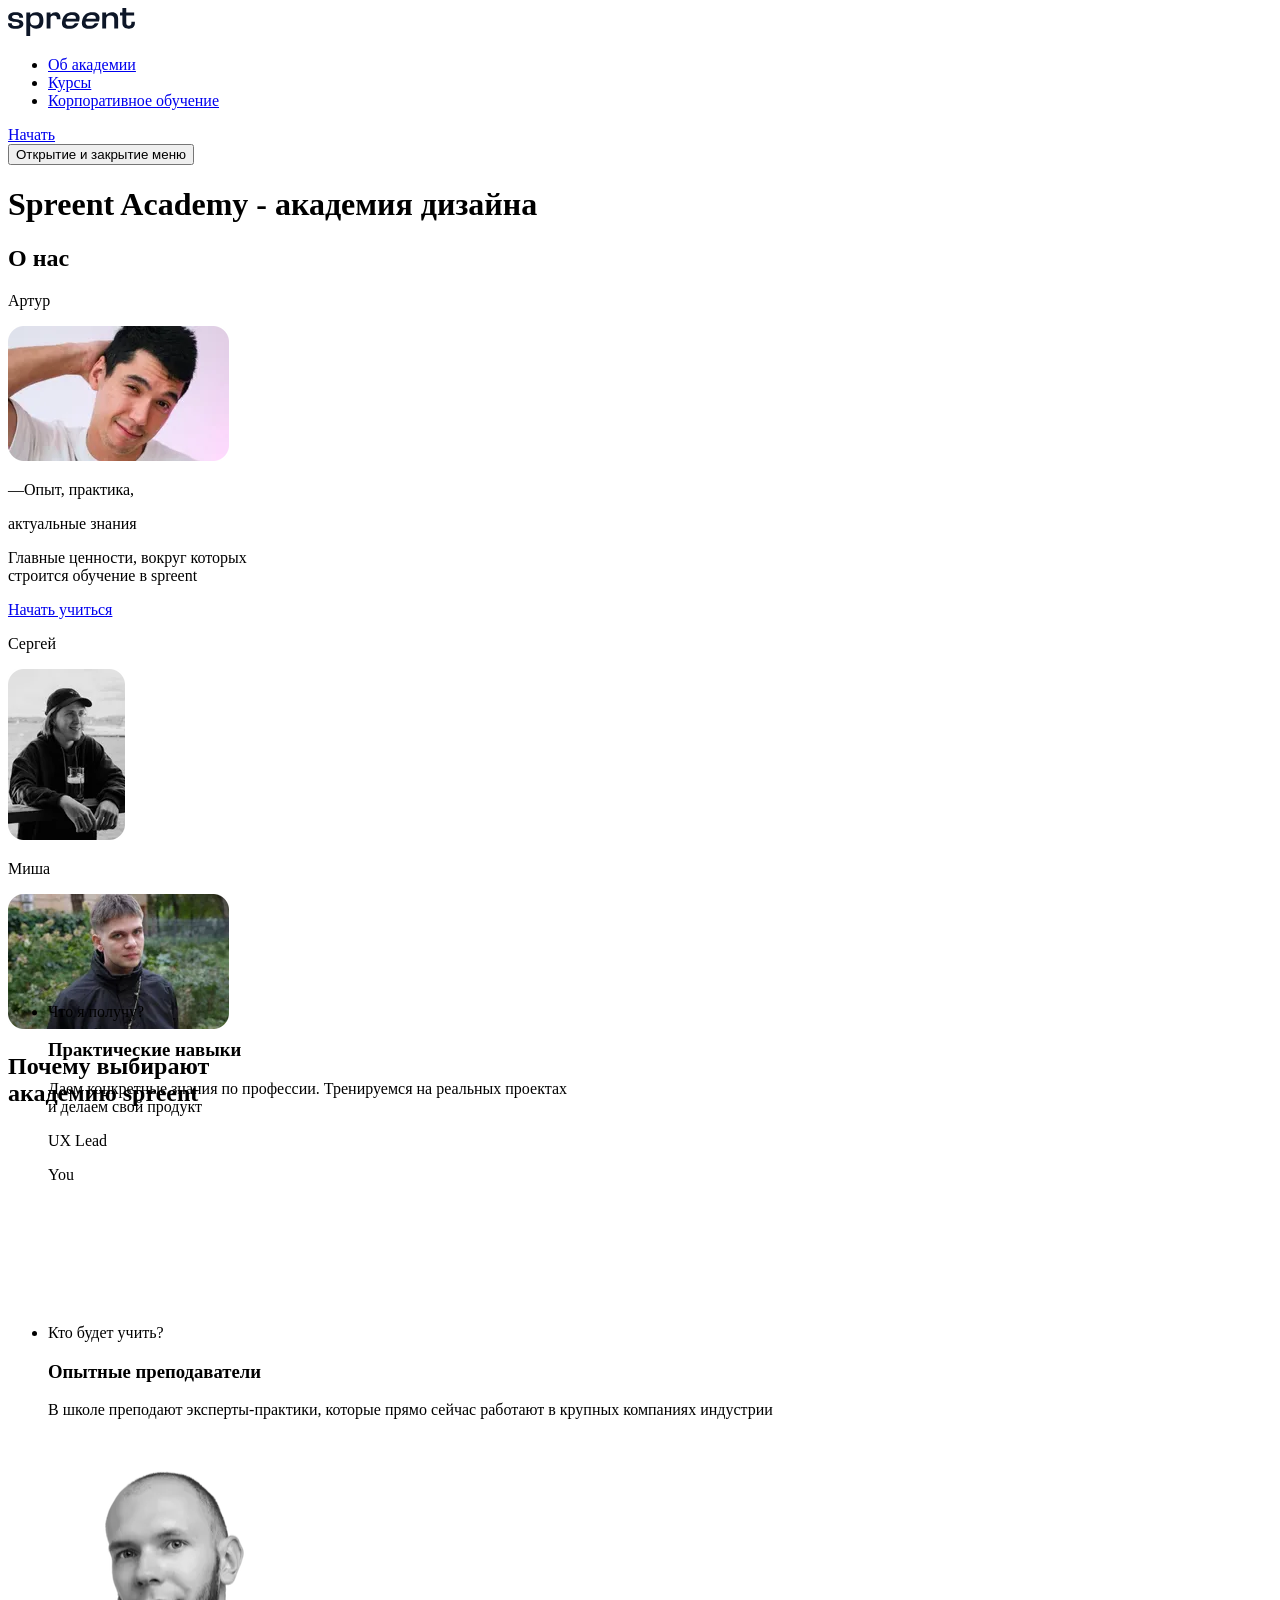
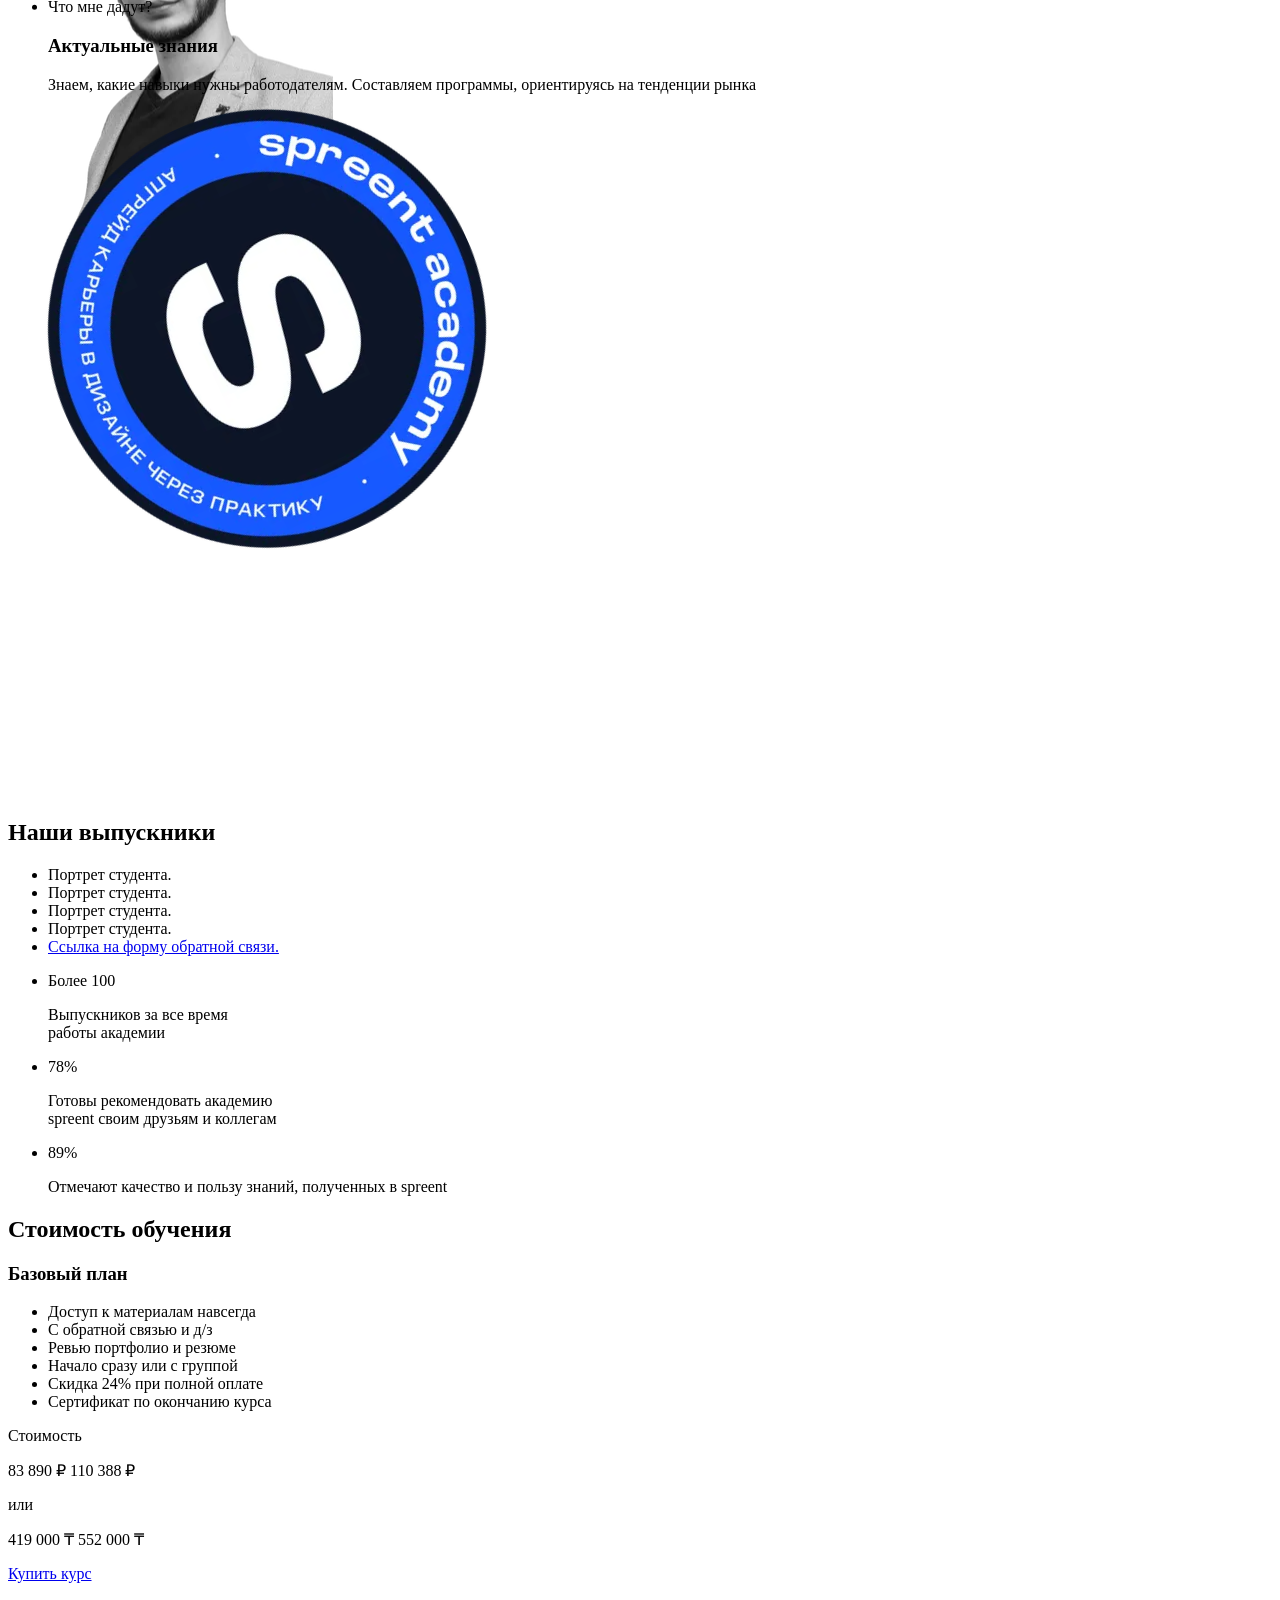
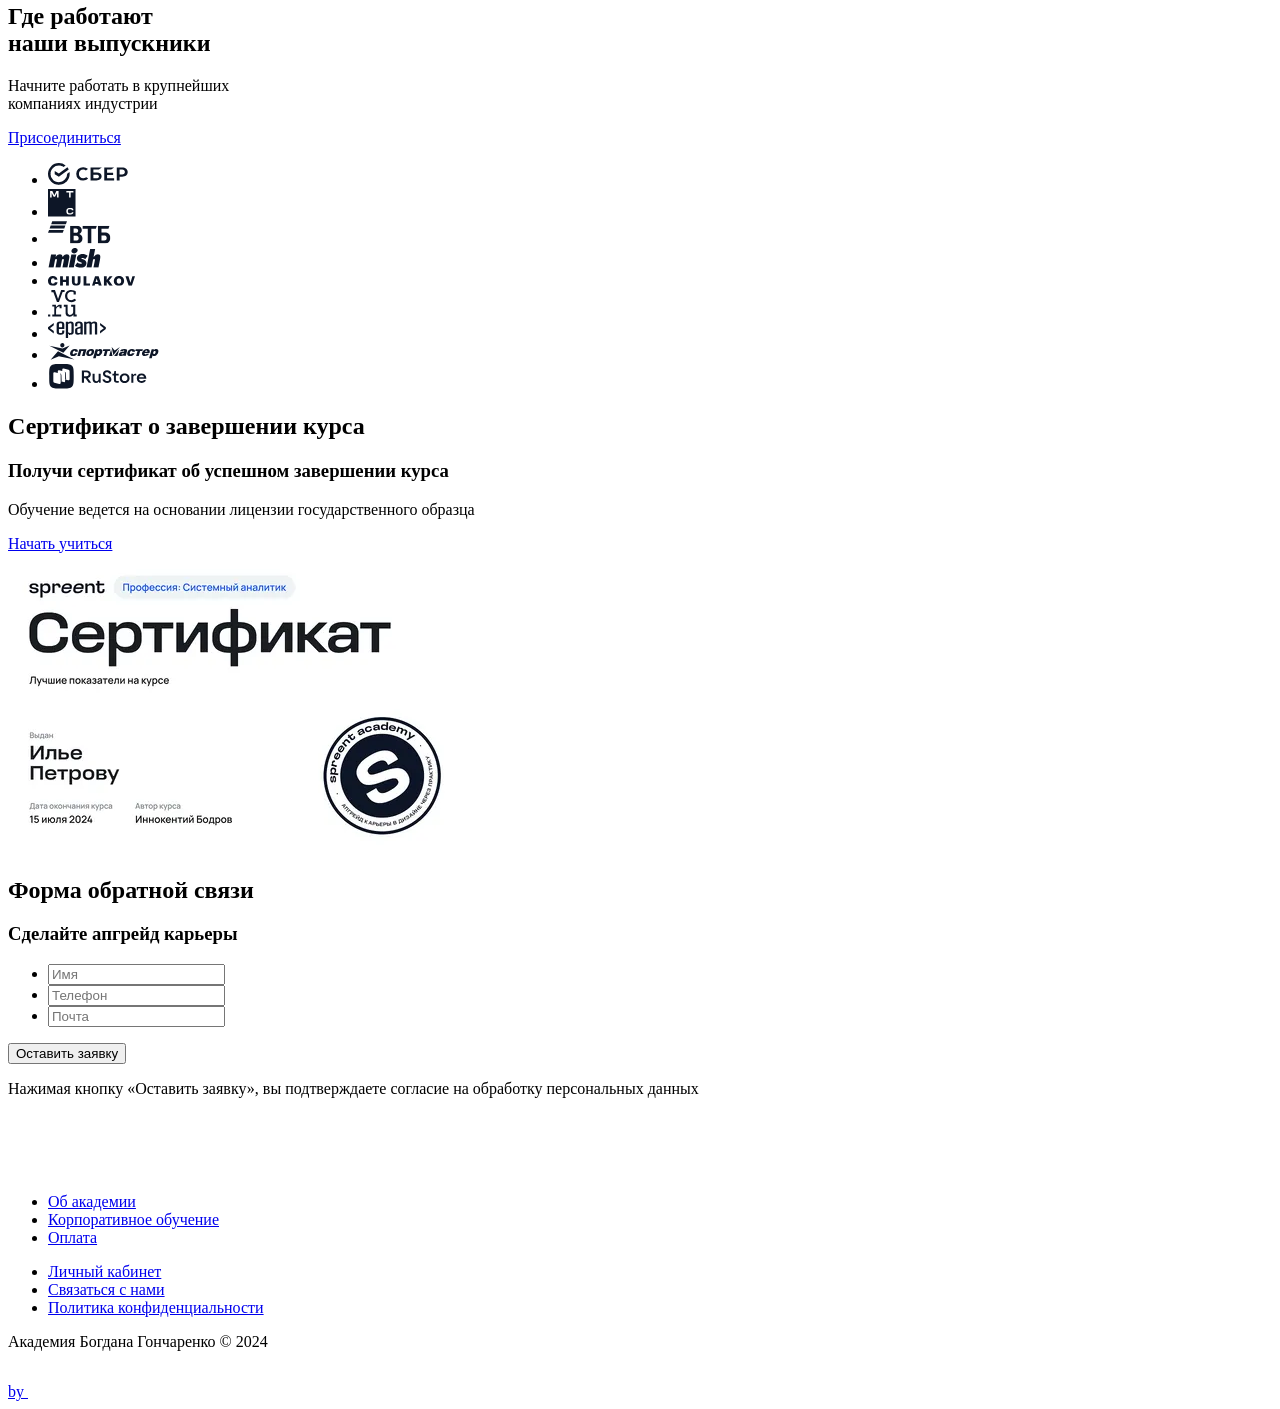
==== commit 35dc89bb: "Доработана верстка изображения в синей карточке" ====
--- a/source/index.html
+++ b/source/index.html
@@ -116,27 +116,29 @@
           </div>
 
           <div class="advantages__image-wrapper">
-            <!-- <picture>
-              <source media="(min-width: 1440px)" srcset="images/advantages/advantades-skills.svg" type="image/svg+xml" width="403" height="430">
-              <img class="advantages__image" src="images/advantages/advantades-skills-mobile.svg" alt="Геометрические фигуры." width="356" height="380">
-            </picture> -->
             <div class="advantages__abstract abstract">
 
               <div class="abstract__left">
                 <div class="abstract__square">
                   <div class="abstract__circle"></div>
                 </div>
+
+                <span class="abstract__ux">
+                  <p class="abstract__ux-text">UX Lead</p>
+                </span>
               </div>
 
               <div class="abstract__right">
                 <span class="abstract__you">
                   <p class="abstract__you-text">You</p>
                 </span>
+
                 <div class="abstract__rectangle">
                   <div class="abstract__rectangle-inner">
                   </div>
                 </div>
               </div>
+
             </div>
           </div>
         </li>
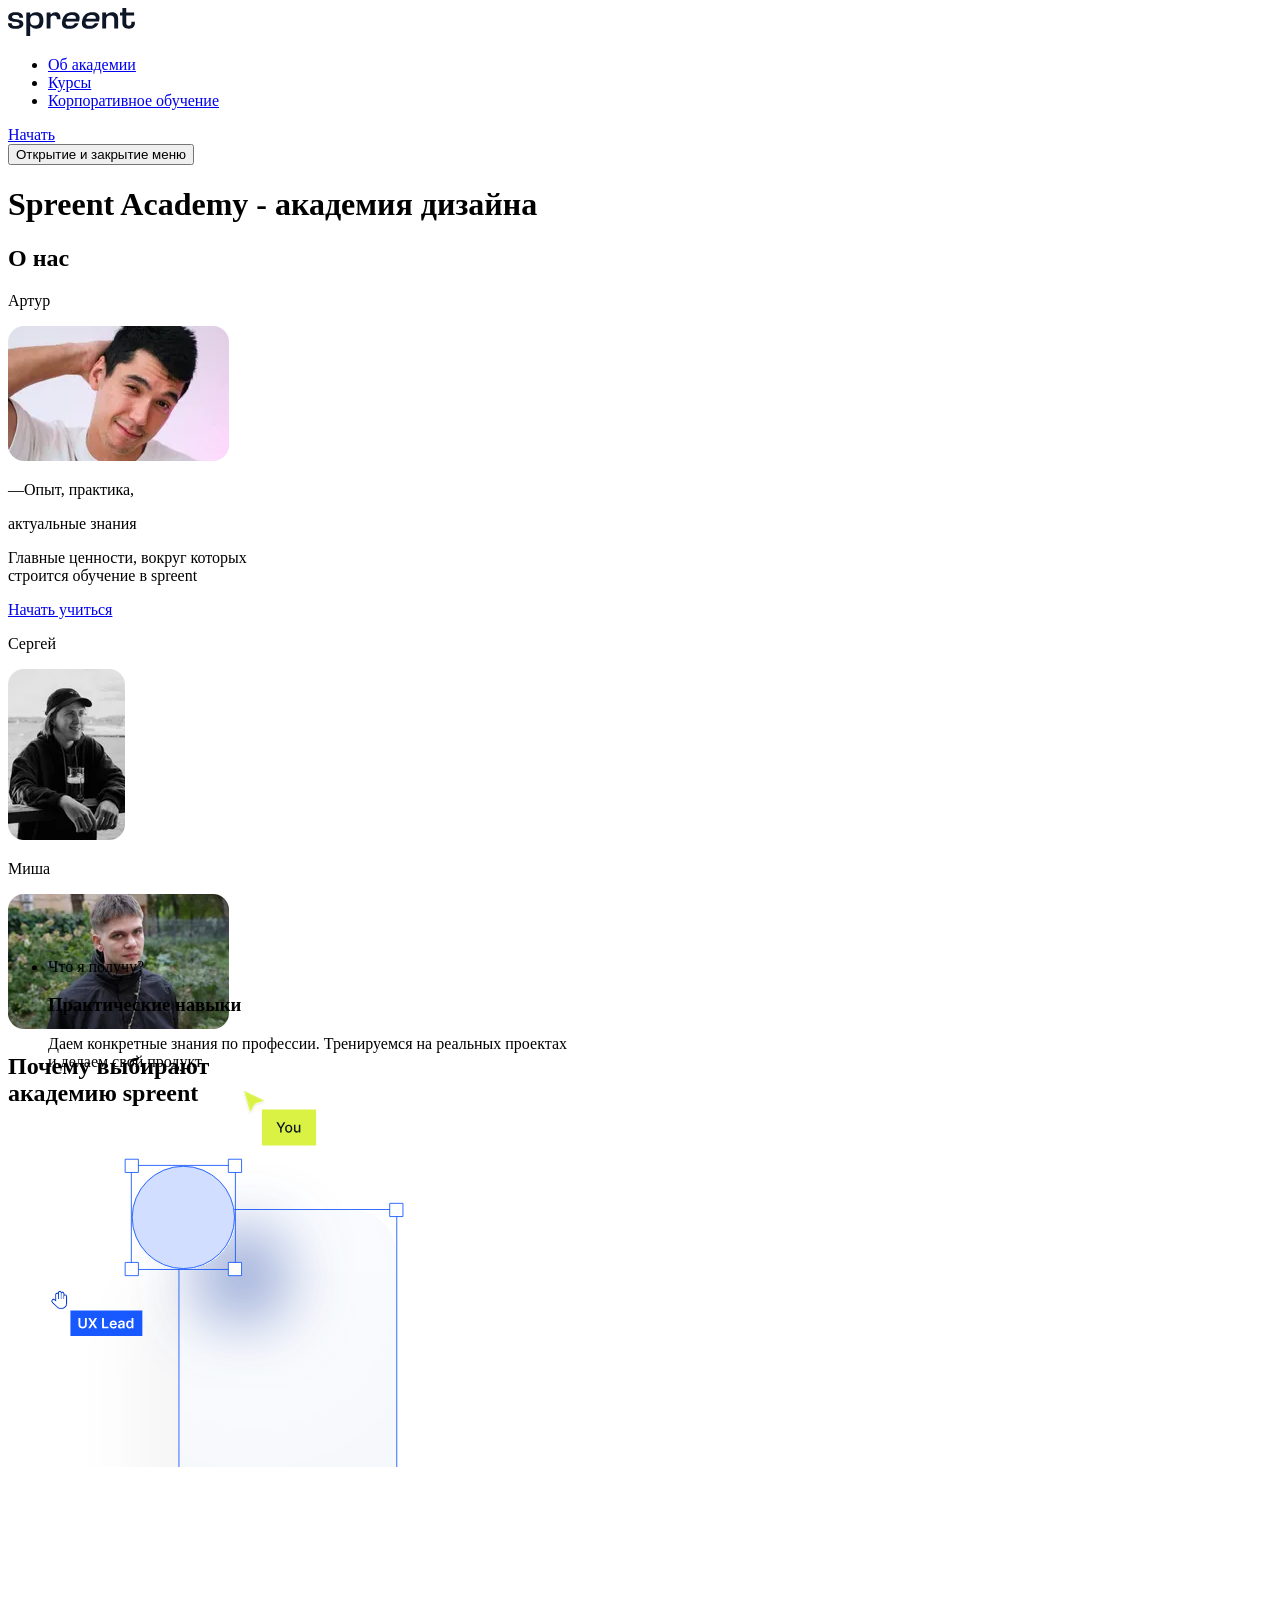
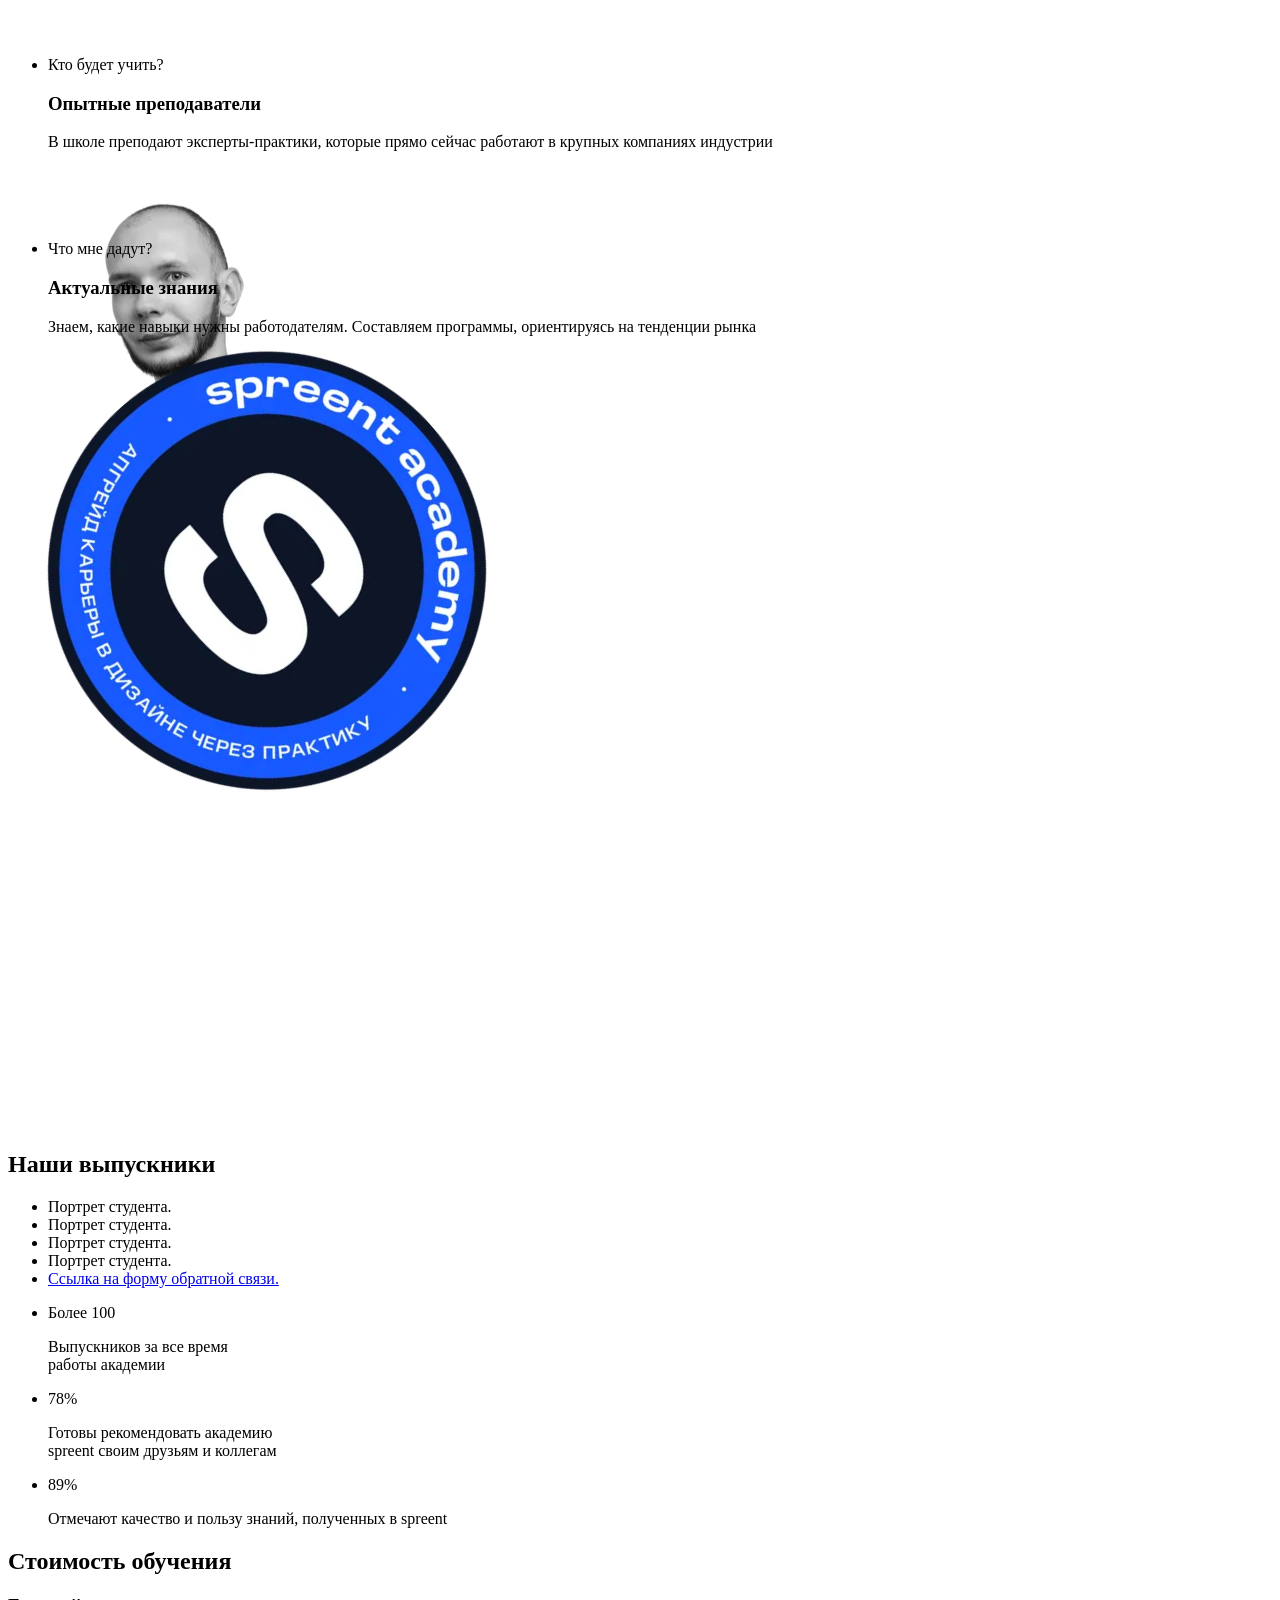
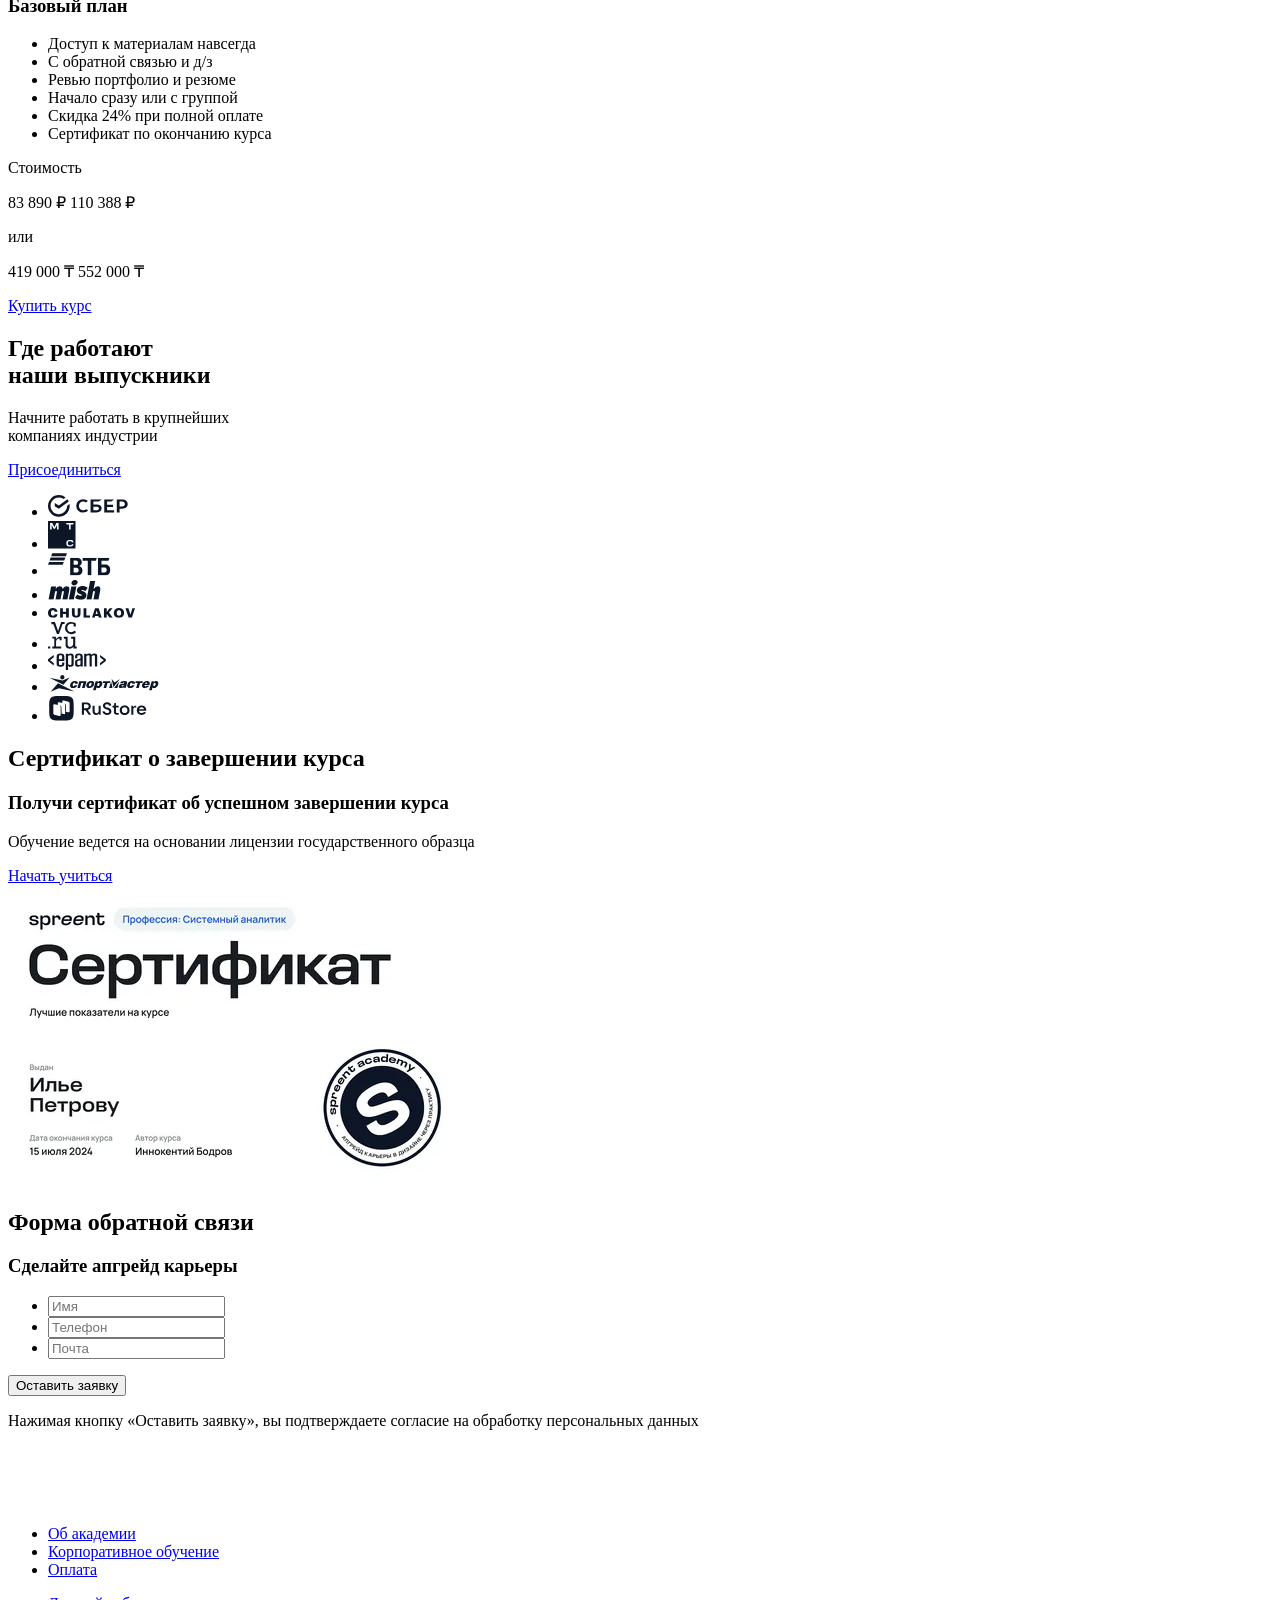
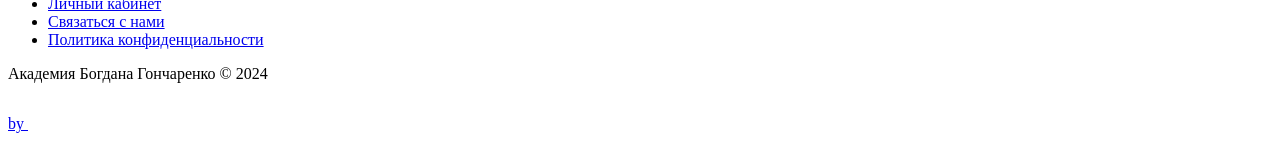
==== commit ac6d813a: "Перерабатывает элементы с именами в блоке about" ====
--- a/source/index.html
+++ b/source/index.html
@@ -52,9 +52,7 @@
       <h2 class="visually-hidden">О нас</h2>
 
       <div class="about__picture-top">
-        <div class="about__picture-mark about__picture-mark--one">
-          <p class="about__picture-name">Артур</p>
-        </div>
+        <p class="about__picture-name about__picture-name--one">Артур</p>
 
         <picture>
           <source media="(min-width: 1440px)" srcset="images/about/about-artur@1x.webp, images/about/about-artur@2x.webp 2x" type="image/webp" width="329" height="200">
@@ -75,9 +73,7 @@
 
       <div class="about__pictures-bottom">
         <div class="about__picture-bottom-two">
-          <div class="about__picture-mark about__picture-mark--two">
-            <p class="about__picture-name">Сергей</p>
-          </div>
+          <p class="about__picture-name about__picture-name--two">Сергей</p>
 
           <picture>
             <source media="(min-width: 1440px)" srcset="images/about/about-sergey@1x.webp, images/about/about-sergey@2x.webp 2x" type="image/webp" width="175" height="256">
@@ -88,9 +84,7 @@
         </div>
 
         <div class="about__picture-bottom-three">
-          <div class="about__picture-mark about__picture-mark--three">
-            <p class="about__picture-name">Миша</p>
-          </div>
+          <p class="about__picture-name about__picture-name--three">Миша</p>
 
           <picture>
             <source media="(min-width: 1440px)" srcset="images/about/about-misha@1x.webp, images/about/about-misha@2x.webp 2x" type="image/webp" width="329" height="200">
@@ -116,30 +110,10 @@
           </div>
 
           <div class="advantages__image-wrapper">
-            <div class="advantages__abstract abstract">
-
-              <div class="abstract__left">
-                <div class="abstract__square">
-                  <div class="abstract__circle"></div>
-                </div>
-
-                <span class="abstract__ux">
-                  <p class="abstract__ux-text">UX Lead</p>
-                </span>
-              </div>
-
-              <div class="abstract__right">
-                <span class="abstract__you">
-                  <p class="abstract__you-text">You</p>
-                </span>
-
-                <div class="abstract__rectangle">
-                  <div class="abstract__rectangle-inner">
-                  </div>
-                </div>
-              </div>
-
-            </div>
+            <picture>
+              <source media="(min-width: 1440px)" srcset="images/advantages/advantades-skills.svg" type="image/svg+xml" width="403" height="430">
+              <img class="advantages__image" src="images/advantages/advantades-skills-mobile.svg" alt="Геометрические фигуры." width="356" height="380">
+            </picture>
           </div>
         </li>
 
